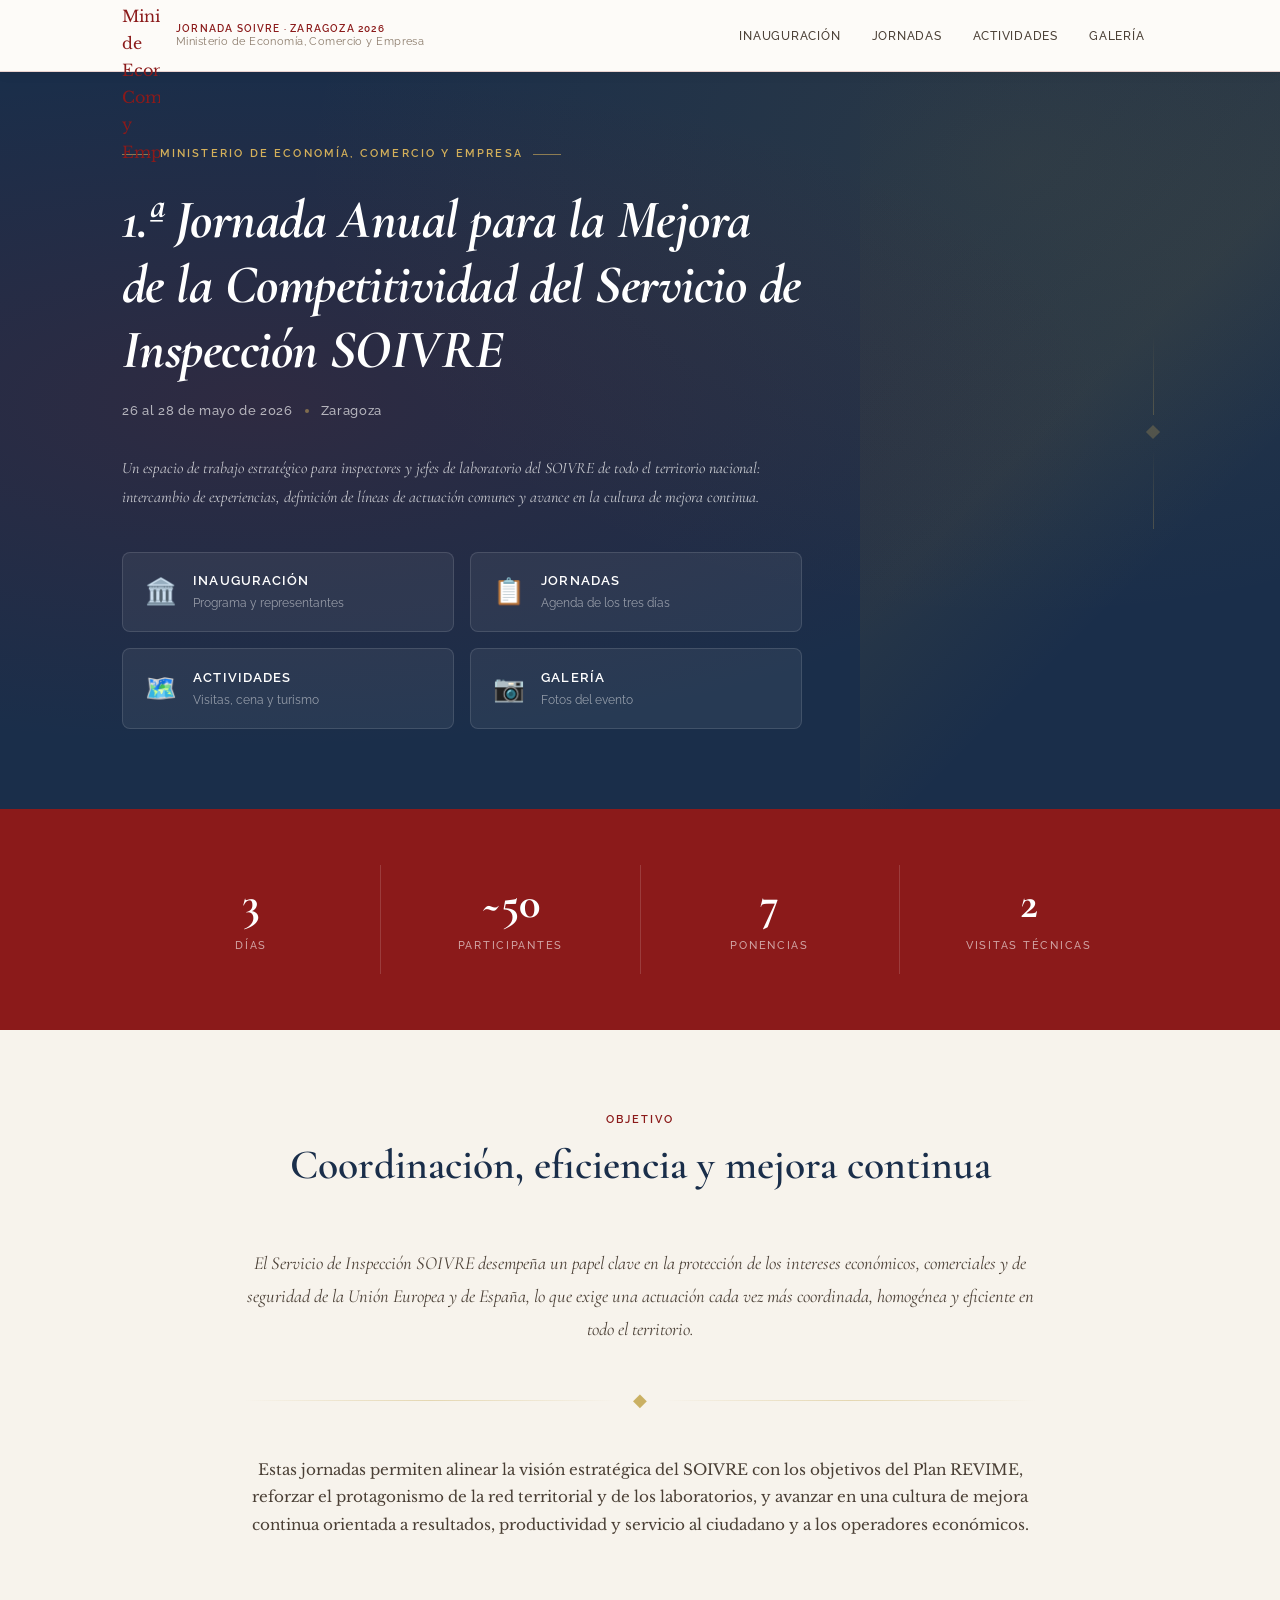
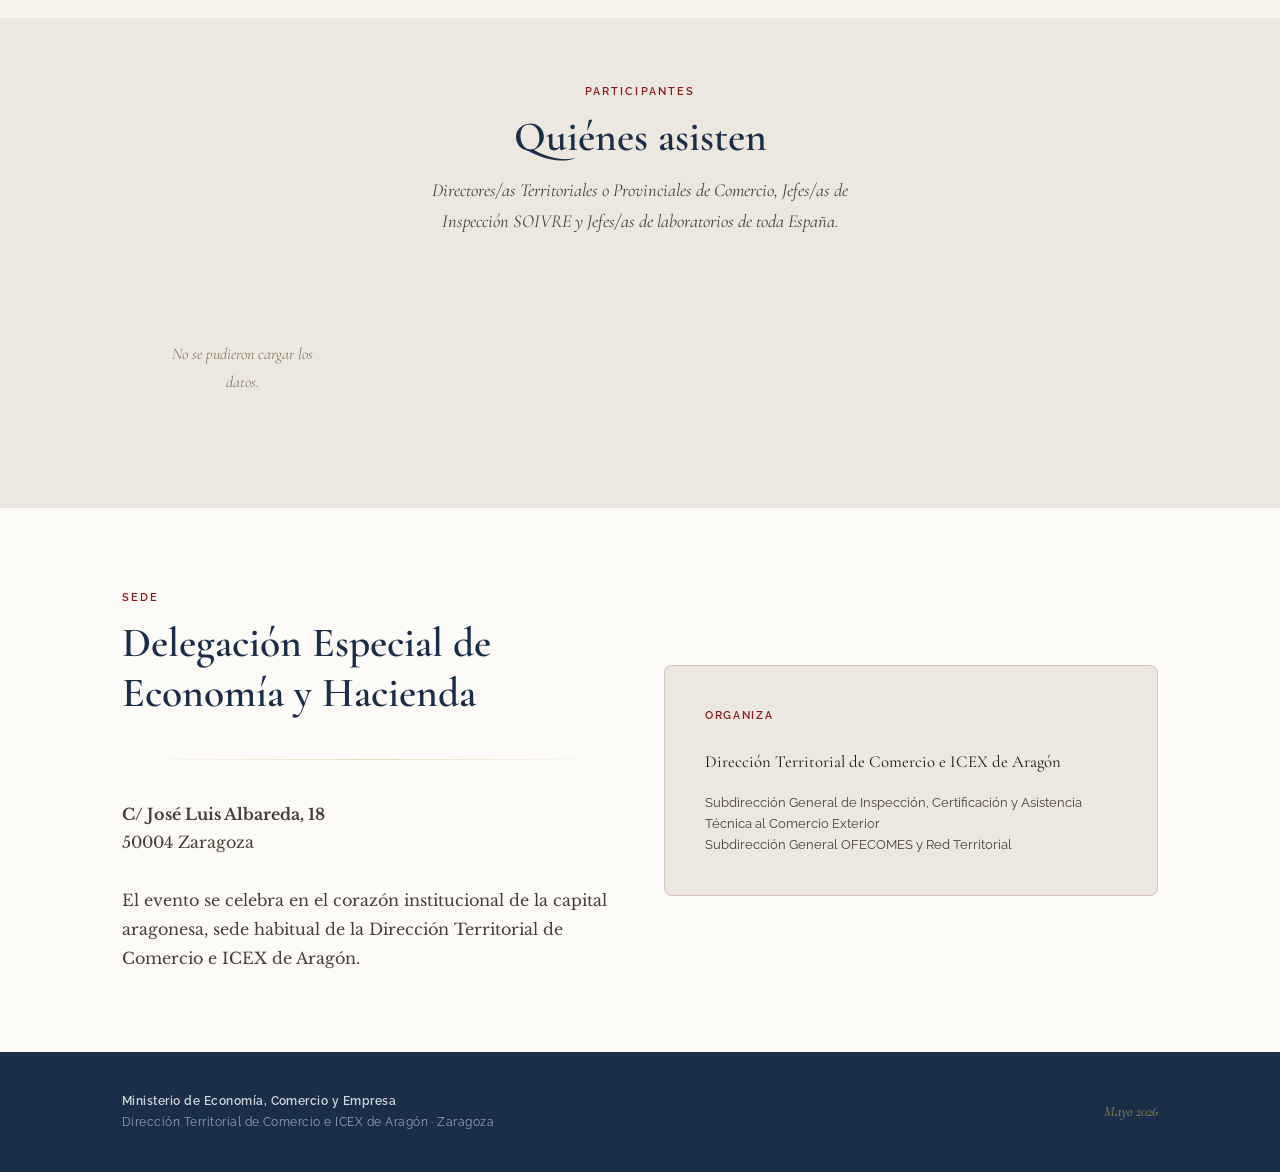
==== index.html @ cc2a602e "Update index.html" ====
<!DOCTYPE html>
<html lang="es">
<head>
  <meta charset="UTF-8">
  <meta name="viewport" content="width=device-width, initial-scale=1.0">
  <title>1ª Jornada SOIVRE Zaragoza 2026</title>
  <meta name="description" content="1ª Jornada Anual para la Mejora de la Competitividad del Servicio de Inspección SOIVRE. Zaragoza, 26 al 28 de mayo de 2026.">
  <link rel="stylesheet" href="css/style.css">
</head>
<body>

  <!-- ══ HEADER ══════════════════════════════════════════════ -->
  <header class="site-header">
    <div class="header-inner">
      <a href="index.html" class="header-marca">
        <!-- Escudo SVG inline (España / Ministerio) -->
        <img src="img/logos/logo-ministerio.jpg" class="header-escudo" alt="Gobierno de España. Ministerio de Economía, Comercio y Empresa.">
        <div class="header-texto">
          <span class="header-evento">Jornada SOIVRE · Zaragoza 2026</span>
          <span class="header-subtexto">Ministerio de Economía, Comercio y Empresa</span>
        </div>
      </a>

      <nav class="nav-principal" aria-label="Navegación principal">
        <a href="inauguracion.html" class="nav-link">Inauguración</a>
        <a href="jornadas.html"     class="nav-link">Jornadas</a>
        <a href="actividades.html"  class="nav-link">Actividades</a>
        <a href="galeria.html"      class="nav-link">Galería</a>
      </nav>

      <button class="nav-hamburguer" id="hamburguesa"
              aria-label="Abrir menú" aria-expanded="false">
        <span></span><span></span><span></span>
      </button>
    </div>
  </header>

  <!-- Menú móvil -->
  <nav class="nav-mobile" id="nav-mobile" aria-label="Menú móvil">
    <a href="inauguracion.html" class="nav-link">🏛️ Inauguración</a>
    <a href="jornadas.html"     class="nav-link">📋 Jornadas</a>
    <a href="actividades.html"  class="nav-link">🗺️ Actividades</a>
    <a href="galeria.html"      class="nav-link">📷 Galería</a>
  </nav>

  <!-- ══ HERO ════════════════════════════════════════════════ -->
  <section class="hero">
    <div class="hero-inner">
      <div class="hero-contenido">
        <div class="hero-etiqueta">Ministerio de Economía, Comercio y Empresa</div>

        <h1>1.ª Jornada Anual para la Mejora de la Competitividad del Servicio de Inspección SOIVRE</h1>

        <div class="hero-lugar">
          <span class="hero-fecha">26 al 28 de mayo de 2026</span>
          <span class="hero-sep"></span>
          <span class="hero-sede">Zaragoza</span>
        </div>

        <p class="hero-descripcion">
          Un espacio de trabajo estratégico para inspectores y jefes de laboratorio 
          del SOIVRE de todo el territorio nacional: intercambio de experiencias, 
          definición de líneas de actuación comunes y avance en la cultura de mejora continua.
        </p>

        <!-- Botones de acceso rápido -->
        <div class="accesos">
          <a href="inauguracion.html" class="acceso-btn">
            <span class="acceso-icono">🏛️</span>
            <div class="acceso-texto">
              <span class="acceso-nombre">Inauguración</span>
              <span class="acceso-desc">Programa y representantes</span>
            </div>
          </a>
          <a href="jornadas.html" class="acceso-btn">
            <span class="acceso-icono">📋</span>
            <div class="acceso-texto">
              <span class="acceso-nombre">Jornadas</span>
              <span class="acceso-desc">Agenda de los tres días</span>
            </div>
          </a>
          <a href="actividades.html" class="acceso-btn">
            <span class="acceso-icono">🗺️</span>
            <div class="acceso-texto">
              <span class="acceso-nombre">Actividades</span>
              <span class="acceso-desc">Visitas, cena y turismo</span>
            </div>
          </a>
          <a href="galeria.html" class="acceso-btn">
            <span class="acceso-icono">📷</span>
            <div class="acceso-texto">
              <span class="acceso-nombre">Galería</span>
              <span class="acceso-desc">Fotos del evento</span>
            </div>
          </a>
        </div>
      </div>

      <div class="hero-decoracion" aria-hidden="true">
        <div class="hero-decoracion-linea"></div>
        <div class="hero-decoracion-rombo"></div>
        <div class="hero-decoracion-linea"></div>
      </div>
    </div>
  </section>

  <!-- ══ CIFRAS ══════════════════════════════════════════════ -->
  <div class="cifras" aria-label="Cifras del evento">
    <div class="cifras-inner">
      <div class="cifra">
        <span class="cifra-numero">3</span>
        <span class="cifra-etiqueta">Días</span>
      </div>
      <div class="cifra">
        <span class="cifra-numero">~50</span>
        <span class="cifra-etiqueta">Participantes</span>
      </div>
      <div class="cifra">
        <span class="cifra-numero">7</span>
        <span class="cifra-etiqueta">Ponencias</span>
      </div>
      <div class="cifra">
        <span class="cifra-numero">2</span>
        <span class="cifra-etiqueta">Visitas técnicas</span>
      </div>
    </div>
  </div>

  <!-- ══ OBJETIVO ════════════════════════════════════════════ -->
  <section class="seccion">
    <div class="contenedor">
      <div class="seccion-header">
        <span class="label">Objetivo</span>
        <h2>Coordinación, eficiencia y mejora continua</h2>
      </div>

      <div style="max-width:72ch; margin:0 auto; text-align:center;">
        <p style="font-family:var(--fuente-titulo); font-style:italic; font-size:1.15rem; color:var(--texto-suave); line-height:1.8;">
          El Servicio de Inspección SOIVRE desempeña un papel clave en la protección 
          de los intereses económicos, comerciales y de seguridad de la Unión Europea 
          y de España, lo que exige una actuación cada vez más coordinada, homogénea 
          y eficiente en todo el territorio.
        </p>

        <div class="ornamento">
          <div class="ornamento-linea"></div>
          <span class="ornamento-simbolo">◆</span>
          <div class="ornamento-linea"></div>
        </div>

        <p style="color:var(--texto-suave); font-size:0.95rem; line-height:1.8;">
          Estas jornadas permiten alinear la visión estratégica del SOIVRE con los 
          objetivos del Plan REVIME, reforzar el protagonismo de la red territorial y 
          de los laboratorios, y avanzar en una cultura de mejora continua orientada 
          a resultados, productividad y servicio al ciudadano y a los operadores económicos.
        </p>
      </div>
    </div>
  </section>

  <!-- ══ PARTICIPANTES ═══════════════════════════════════════ -->
  <section class="asistentes-seccion" id="participantes">
    <div class="contenedor">
      <div class="seccion-header">
        <span class="label">Participantes</span>
        <h2>Quiénes asisten</h2>
        <p class="bajada">
          Directores/as Territoriales o Provinciales de Comercio, Jefes/as de Inspección SOIVRE 
          y Jefes/as de laboratorios de toda España.
        </p>
      </div>

      <div id="asistentes-grid" class="personas-grid">
        <!-- Cargado desde data/asistentes.json -->
      </div>
    </div>
  </section>

  <!-- ══ SEDE ════════════════════════════════════════════════ -->
  <section class="seccion seccion-alt">
    <div class="contenedor">
      <div style="display:grid; grid-template-columns:1fr 1fr; gap:3rem; align-items:center;">
        <div>
          <span class="label" style="display:block;margin-bottom:0.75rem;">Sede</span>
          <h2 style="color:var(--marino);">Delegación Especial de Economía y Hacienda</h2>
          <div class="ornamento"><div class="ornamento-linea"></div></div>
          <p style="font-size:1rem; color:var(--texto-suave); line-height:1.8;">
            <strong>C/ José Luis Albareda, 18</strong><br>
            50004 Zaragoza<br><br>
            El evento se celebra en el corazón institucional de la capital aragonesa, 
            sede habitual de la Dirección Territorial de Comercio e ICEX de Aragón.
          </p>
        </div>
        <div style="background:var(--crema-oscura); border-radius:var(--radio-lg); 
                    padding:2.5rem; border:1px solid var(--borde);">
          <div style="font-family:var(--fuente-ui); font-size:0.7rem; font-weight:600; 
                      letter-spacing:0.15em; text-transform:uppercase; color:var(--granate); 
                      margin-bottom:1.5rem;">Organiza</div>
          <p style="font-family:var(--fuente-titulo); font-size:1.05rem; color:var(--texto); 
                    line-height:1.6; margin-bottom:1rem;">
            Dirección Territorial de Comercio e ICEX de Aragón
          </p>
          <p style="font-family:var(--fuente-ui); font-size:0.82rem; color:var(--texto-suave); 
                    line-height:1.6;">
            Subdirección General de Inspección, Certificación y Asistencia Técnica al Comercio Exterior<br>
            Subdirección General OFECOMES y Red Territorial
          </p>
        </div>
      </div>
    </div>
  </section>

  <!-- ══ FOOTER ══════════════════════════════════════════════ -->
  <footer class="site-footer">
    <div class="footer-inner">
      <div class="footer-org">
        <strong>Ministerio de Economía, Comercio y Empresa</strong>
        Dirección Territorial de Comercio e ICEX de Aragón · Zaragoza
      </div>
      <div class="footer-fecha">Mayo 2026</div>
    </div>
  </footer>

  <script src="js/app.js"></script>
</body>
</html>
---- css/style.css ----
/* =============================================================
   JORNADA SOIVRE ZARAGOZA 2026 — Sistema de diseño
   Estética: editorial institucional español
   ============================================================= */

/* ── FUENTES ─────────────────────────────────────────────────── */
@import url('https://fonts.googleapis.com/css2?family=Libre+Baskerville:ital,wght@0,400;0,700;1,400&family=Cormorant+Garamond:ital,wght@0,400;0,600;0,700;1,400;1,600&family=Raleway:wght@300;400;500;600;700&display=swap');

/* ── VARIABLES ───────────────────────────────────────────────── */
:root {
  --granate:       #8B1A1A;
  --granate-oscuro:#5c1111;
  --granate-suave: #b8302a;
  --marino:        #1a2e4a;
  --marino-claro:  #2a4a72;
  --dorado:        #b8952a;
  --dorado-suave:  #d4b05a;
  --crema:         #f7f3ec;
  --crema-oscura:  #ede8df;
  --blanco:        #fdfbf8;
  --texto:         #1c1814;
  --texto-suave:   #4a3f35;
  --texto-muy-suave: #8a7a6a;
  --borde:         rgba(139, 26, 26, 0.18);
  --borde-dorado:  rgba(184, 149, 42, 0.30);
  --sombra:        0 2px 20px rgba(28, 24, 20, 0.08);
  --sombra-alta:   0 8px 40px rgba(28, 24, 20, 0.14);

  --fuente-titulo: 'Cormorant Garamond', Georgia, serif;
  --fuente-cuerpo: 'Libre Baskerville', Georgia, serif;
  --fuente-ui:     'Raleway', sans-serif;

  --radio:     4px;
  --radio-lg:  8px;
  --max-ancho: 1100px;
  --header-h:  72px;
}

/* ── RESET & BASE ────────────────────────────────────────────── */
*, *::before, *::after { box-sizing: border-box; margin: 0; padding: 0; }

html { scroll-behavior: smooth; font-size: 16px; }

body {
  background: var(--crema);
  color: var(--texto);
  font-family: var(--fuente-cuerpo);
  line-height: 1.7;
  -webkit-font-smoothing: antialiased;
}

img { max-width: 100%; display: block; }
a { color: var(--granate); text-decoration: none; }
a:hover { text-decoration: underline; text-underline-offset: 3px; }

/* ── TIPOGRAFÍA ──────────────────────────────────────────────── */
h1, h2, h3, h4 {
  font-family: var(--fuente-titulo);
  line-height: 1.2;
  color: var(--texto);
  font-weight: 600;
}

h1 { font-size: clamp(2.4rem, 5vw, 3.8rem); }
h2 { font-size: clamp(1.8rem, 3.5vw, 2.6rem); }
h3 { font-size: clamp(1.3rem, 2.5vw, 1.8rem); }
h4 { font-size: 1.15rem; }
p  { font-size: 1rem; margin-bottom: 1em; }
p:last-child { margin-bottom: 0; }

.label {
  font-family: var(--fuente-ui);
  font-size: 0.7rem;
  font-weight: 600;
  letter-spacing: 0.18em;
  text-transform: uppercase;
  color: var(--granate);
}

/* ── LAYOUT ──────────────────────────────────────────────────── */
.contenedor {
  max-width: var(--max-ancho);
  margin: 0 auto;
  padding: 0 2rem;
}

.seccion {
  padding: 5rem 0;
}

.seccion-alt {
  background: var(--blanco);
}

/* ── SEPARADOR ORNAMENTAL ────────────────────────────────────── */
.ornamento {
  display: flex;
  align-items: center;
  gap: 1rem;
  margin: 2.5rem 0;
}
.ornamento-linea {
  flex: 1;
  height: 1px;
  background: linear-gradient(90deg, transparent, var(--borde-dorado), transparent);
}
.ornamento-simbolo {
  color: var(--dorado);
  font-size: 1.1rem;
  opacity: 0.7;
}

/* ── ENCABEZADO DE SECCIÓN ───────────────────────────────────── */
.seccion-header {
  text-align: center;
  margin-bottom: 3.5rem;
}
.seccion-header .label {
  display: block;
  margin-bottom: 0.75rem;
}
.seccion-header h2 {
  color: var(--marino);
}
.seccion-header .bajada {
  font-family: var(--fuente-titulo);
  font-style: italic;
  font-size: 1.15rem;
  color: var(--texto-suave);
  margin-top: 0.75rem;
  max-width: 60ch;
  margin-left: auto;
  margin-right: auto;
}

/* ═══════════════════════════════════════════════════════════════
   HEADER / NAVEGACIÓN
═══════════════════════════════════════════════════════════════ */
.site-header {
  position: fixed;
  top: 0;
  left: 0;
  right: 0;
  z-index: 1000;
  height: var(--header-h);
  background: var(--blanco);
  border-bottom: 1px solid var(--borde);
  box-shadow: 0 1px 12px rgba(28,24,20,0.07);
}

.header-inner {
  max-width: var(--max-ancho);
  margin: 0 auto;
  padding: 0 2rem;
  height: 100%;
  display: flex;
  align-items: center;
  justify-content: space-between;
  gap: 1.5rem;
}

.header-marca {
  display: flex;
  align-items: center;
  gap: 1rem;
  text-decoration: none;
  flex-shrink: 0;
}

.header-escudo {
  width: 38px;
  height: auto;
}

.header-texto {
  display: flex;
  flex-direction: column;
  line-height: 1.2;
}

.header-evento {
  font-family: var(--fuente-ui);
  font-size: 0.62rem;
  font-weight: 600;
  letter-spacing: 0.12em;
  text-transform: uppercase;
  color: var(--granate);
}

.header-subtexto {
  font-family: var(--fuente-ui);
  font-size: 0.68rem;
  font-weight: 400;
  color: var(--texto-muy-suave);
  letter-spacing: 0.04em;
}

.nav-principal {
  display: flex;
  align-items: center;
  gap: 0.25rem;
}

.nav-link {
  font-family: var(--fuente-ui);
  font-size: 0.78rem;
  font-weight: 500;
  letter-spacing: 0.06em;
  text-transform: uppercase;
  color: var(--texto-suave);
  padding: 0.4rem 0.85rem;
  border-radius: var(--radio);
  text-decoration: none;
  transition: color 0.2s, background 0.2s;
  white-space: nowrap;
}

.nav-link:hover,
.nav-link.activo {
  color: var(--granate);
  background: rgba(139,26,26,0.06);
  text-decoration: none;
}

.nav-hamburguer {
  display: none;
  flex-direction: column;
  gap: 5px;
  cursor: pointer;
  padding: 0.5rem;
  background: none;
  border: none;
}
.nav-hamburguer span {
  display: block;
  width: 24px;
  height: 2px;
  background: var(--texto);
  transition: all 0.3s;
}

/* ─ Menú móvil ─ */
.nav-mobile {
  display: none;
  position: fixed;
  top: var(--header-h);
  left: 0; right: 0;
  background: var(--blanco);
  border-bottom: 1px solid var(--borde);
  padding: 1rem;
  flex-direction: column;
  gap: 0.25rem;
  z-index: 999;
  animation: slideDown 0.2s ease;
}
.nav-mobile.abierto { display: flex; }
.nav-mobile .nav-link {
  padding: 0.75rem 1rem;
  border-radius: var(--radio);
}

@keyframes slideDown {
  from { opacity: 0; transform: translateY(-10px); }
  to   { opacity: 1; transform: translateY(0); }
}

/* ═══════════════════════════════════════════════════════════════
   HERO (solo en index)
═══════════════════════════════════════════════════════════════ */
.hero {
  padding-top: calc(var(--header-h) + 4rem);
  padding-bottom: 5rem;
  background: var(--marino);
  position: relative;
  overflow: hidden;
}

/* Textura sutil de fondo */
.hero::before {
  content: '';
  position: absolute;
  inset: 0;
  background-image:
    radial-gradient(ellipse at 20% 50%, rgba(139,26,26,0.18) 0%, transparent 60%),
    radial-gradient(ellipse at 80% 20%, rgba(184,149,42,0.10) 0%, transparent 50%);
  pointer-events: none;
}

/* Líneas decorativas heráldicase */
.hero::after {
  content: '';
  position: absolute;
  top: 0; right: 0;
  width: 420px; height: 100%;
  background: linear-gradient(135deg,
    transparent 0%,
    rgba(184,149,42,0.04) 30%,
    rgba(184,149,42,0.08) 50%,
    transparent 70%
  );
  pointer-events: none;
}

.hero-inner {
  position: relative;
  z-index: 1;
  max-width: var(--max-ancho);
  margin: 0 auto;
  padding: 0 2rem;
  display: grid;
  grid-template-columns: 1fr auto;
  gap: 3rem;
  align-items: center;
}

.hero-contenido { max-width: 680px; }

.hero-etiqueta {
  display: inline-flex;
  align-items: center;
  gap: 0.6rem;
  font-family: var(--fuente-ui);
  font-size: 0.68rem;
  font-weight: 600;
  letter-spacing: 0.2em;
  text-transform: uppercase;
  color: var(--dorado-suave);
  margin-bottom: 1.5rem;
}
.hero-etiqueta::before,
.hero-etiqueta::after {
  content: '';
  display: block;
  width: 28px;
  height: 1px;
  background: var(--dorado-suave);
  opacity: 0.6;
}

.hero h1 {
  color: #fff;
  font-size: clamp(2rem, 4.5vw, 3.4rem);
  font-weight: 700;
  letter-spacing: -0.01em;
  margin-bottom: 1rem;
  font-style: italic;
}

.hero-lugar {
  display: flex;
  align-items: center;
  gap: 0.75rem;
  margin-bottom: 2rem;
  flex-wrap: wrap;
}

.hero-fecha,
.hero-sede {
  font-family: var(--fuente-ui);
  font-size: 0.82rem;
  font-weight: 500;
  letter-spacing: 0.05em;
  color: rgba(255,255,255,0.65);
}

.hero-sep {
  width: 4px;
  height: 4px;
  border-radius: 50%;
  background: var(--dorado-suave);
  opacity: 0.5;
}

.hero-descripcion {
  color: rgba(255,255,255,0.75);
  font-size: 1rem;
  line-height: 1.8;
  margin-bottom: 2.5rem;
  font-family: var(--fuente-titulo);
  font-style: italic;
}

/* Decoración lateral del hero */
.hero-decoracion {
  display: flex;
  flex-direction: column;
  align-items: center;
  gap: 0.75rem;
  opacity: 0.25;
}
.hero-decoracion-linea {
  width: 1px;
  height: 80px;
  background: linear-gradient(to bottom, transparent, var(--dorado-suave));
}
.hero-decoracion-rombo {
  width: 10px;
  height: 10px;
  background: var(--dorado-suave);
  transform: rotate(45deg);
}

/* ── BOTONES DE ACCESO RÁPIDO (Home) ─────────────────────────── */
.accesos {
  display: grid;
  grid-template-columns: repeat(2, 1fr);
  gap: 1rem;
  margin-top: 0;
}

.acceso-btn {
  display: flex;
  align-items: center;
  gap: 1rem;
  padding: 1.1rem 1.4rem;
  background: rgba(255,255,255,0.06);
  border: 1px solid rgba(255,255,255,0.12);
  border-radius: var(--radio-lg);
  text-decoration: none;
  transition: background 0.25s, border-color 0.25s, transform 0.2s;
  cursor: pointer;
}

.acceso-btn:hover {
  background: rgba(255,255,255,0.11);
  border-color: rgba(184,149,42,0.4);
  transform: translateY(-2px);
  text-decoration: none;
}

.acceso-icono {
  font-size: 1.6rem;
  flex-shrink: 0;
  line-height: 1;
}

.acceso-texto { display: flex; flex-direction: column; }

.acceso-nombre {
  font-family: var(--fuente-ui);
  font-size: 0.82rem;
  font-weight: 600;
  letter-spacing: 0.08em;
  text-transform: uppercase;
  color: #fff;
}

.acceso-desc {
  font-family: var(--fuente-ui);
  font-size: 0.72rem;
  color: rgba(255,255,255,0.5);
  margin-top: 0.1rem;
}

/* ── CIFRAS ──────────────────────────────────────────────────── */
.cifras {
  padding: 3.5rem 0;
  background: var(--granate);
}

.cifras-inner {
  max-width: var(--max-ancho);
  margin: 0 auto;
  padding: 0 2rem;
  display: flex;
  justify-content: center;
  gap: 0;
  flex-wrap: wrap;
}

.cifra {
  padding: 1rem 3rem;
  text-align: center;
  border-right: 1px solid rgba(255,255,255,0.15);
  flex: 1;
  min-width: 160px;
}
.cifra:last-child { border-right: none; }

.cifra-numero {
  display: block;
  font-family: var(--fuente-titulo);
  font-size: 2.8rem;
  font-weight: 700;
  color: #fff;
  line-height: 1;
  margin-bottom: 0.3rem;
}

.cifra-etiqueta {
  font-family: var(--fuente-ui);
  font-size: 0.68rem;
  font-weight: 500;
  letter-spacing: 0.16em;
  text-transform: uppercase;
  color: rgba(255,255,255,0.6);
}

/* ═══════════════════════════════════════════════════════════════
   PAGE HERO (subpáginas)
═══════════════════════════════════════════════════════════════ */
.page-hero {
  padding-top: calc(var(--header-h) + 3rem);
  padding-bottom: 3rem;
  background: var(--marino);
  position: relative;
  overflow: hidden;
}

.page-hero::before {
  content: '';
  position: absolute;
  inset: 0;
  background: radial-gradient(ellipse at 15% 50%, rgba(139,26,26,0.15) 0%, transparent 60%);
  pointer-events: none;
}

.page-hero-inner {
  position: relative;
  z-index: 1;
  max-width: var(--max-ancho);
  margin: 0 auto;
  padding: 0 2rem;
}

.page-hero .label { color: var(--dorado-suave); margin-bottom: 0.6rem; display: block; }
.page-hero h1 {
  color: #fff;
  font-size: clamp(1.8rem, 4vw, 3rem);
  font-style: italic;
  margin-bottom: 0.75rem;
}
.page-hero-desc {
  color: rgba(255,255,255,0.65);
  font-family: var(--fuente-titulo);
  font-style: italic;
  font-size: 1.05rem;
  max-width: 65ch;
}

/* Breadcrumb */
.breadcrumb {
  display: flex;
  align-items: center;
  gap: 0.5rem;
  font-family: var(--fuente-ui);
  font-size: 0.72rem;
  color: rgba(255,255,255,0.45);
  margin-bottom: 1.5rem;
  letter-spacing: 0.04em;
}
.breadcrumb a { color: rgba(255,255,255,0.5); text-decoration: none; }
.breadcrumb a:hover { color: rgba(255,255,255,0.85); }
.breadcrumb-sep { opacity: 0.4; }

/* ═══════════════════════════════════════════════════════════════
   TARJETAS DE PERSONAS (representantes, asistentes)
═══════════════════════════════════════════════════════════════ */
.personas-grid {
  display: grid;
  grid-template-columns: repeat(auto-fill, minmax(240px, 1fr));
  gap: 1.5rem;
}

.persona-card {
  background: var(--blanco);
  border: 1px solid var(--borde);
  border-radius: var(--radio-lg);
  padding: 1.5rem;
  display: flex;
  flex-direction: column;
  align-items: center;
  text-align: center;
  transition: box-shadow 0.25s, transform 0.25s;
}

.persona-card:hover {
  box-shadow: var(--sombra-alta);
  transform: translateY(-3px);
}

.persona-avatar {
  width: 80px;
  height: 80px;
  border-radius: 50%;
  object-fit: cover;
  border: 2px solid var(--borde-dorado);
  margin-bottom: 1rem;
}

.persona-avatar-placeholder {
  width: 80px;
  height: 80px;
  border-radius: 50%;
  background: linear-gradient(135deg, var(--marino), var(--marino-claro));
  border: 2px solid var(--borde-dorado);
  display: flex;
  align-items: center;
  justify-content: center;
  margin-bottom: 1rem;
  font-family: var(--fuente-titulo);
  font-size: 1.6rem;
  font-weight: 600;
  color: rgba(255,255,255,0.7);
}

.persona-nombre {
  font-family: var(--fuente-titulo);
  font-size: 1.05rem;
  font-weight: 600;
  color: var(--texto);
  margin-bottom: 0.25rem;
}

.persona-cargo {
  font-family: var(--fuente-ui);
  font-size: 0.75rem;
  color: var(--texto-suave);
  line-height: 1.4;
  margin-bottom: 0.25rem;
}

.persona-organismo {
  font-family: var(--fuente-ui);
  font-size: 0.68rem;
  font-weight: 600;
  letter-spacing: 0.06em;
  text-transform: uppercase;
  color: var(--granate);
  margin-top: 0.25rem;
}

/* ═══════════════════════════════════════════════════════════════
   CRONOGRAMA / AGENDA
═══════════════════════════════════════════════════════════════ */
.agenda-tabs {
  display: flex;
  gap: 0.25rem;
  margin-bottom: 2.5rem;
  border-bottom: 2px solid var(--crema-oscura);
  overflow-x: auto;
  scrollbar-width: none;
}
.agenda-tabs::-webkit-scrollbar { display: none; }

.agenda-tab {
  font-family: var(--fuente-ui);
  font-size: 0.8rem;
  font-weight: 600;
  letter-spacing: 0.06em;
  text-transform: uppercase;
  color: var(--texto-muy-suave);
  padding: 0.75rem 1.5rem;
  border: none;
  background: none;
  cursor: pointer;
  position: relative;
  white-space: nowrap;
  transition: color 0.2s;
}

.agenda-tab::after {
  content: '';
  position: absolute;
  bottom: -2px;
  left: 0; right: 0;
  height: 2px;
  background: var(--granate);
  transform: scaleX(0);
  transition: transform 0.25s;
}

.agenda-tab:hover { color: var(--granate); }
.agenda-tab.activo { color: var(--granate); }
.agenda-tab.activo::after { transform: scaleX(1); }

.agenda-panel { display: none; }
.agenda-panel.activo { display: block; }

.agenda-items { display: flex; flex-direction: column; gap: 0; }

.agenda-item {
  display: grid;
  grid-template-columns: 90px 1fr;
  gap: 0 1.5rem;
  padding: 1.25rem 0;
  border-bottom: 1px solid var(--crema-oscura);
  position: relative;
}

.agenda-item:last-child { border-bottom: none; }

.agenda-hora {
  font-family: var(--fuente-ui);
  font-size: 0.82rem;
  font-weight: 600;
  color: var(--granate);
  padding-top: 0.1rem;
  letter-spacing: 0.04em;
  text-align: right;
  white-space: nowrap;
}

.agenda-contenido {}

.agenda-tipo {
  font-family: var(--fuente-ui);
  font-size: 0.65rem;
  font-weight: 600;
  letter-spacing: 0.15em;
  text-transform: uppercase;
  color: var(--texto-muy-suave);
  margin-bottom: 0.3rem;
}

.agenda-titulo {
  font-family: var(--fuente-titulo);
  font-size: 1.05rem;
  font-weight: 600;
  color: var(--texto);
  margin-bottom: 0.25rem;
  line-height: 1.35;
}

.agenda-ponente {
  font-family: var(--fuente-ui);
  font-size: 0.8rem;
  color: var(--texto-suave);
}

.agenda-ponente strong {
  font-weight: 600;
  color: var(--marino);
}

/* Badge "Por confirmar" */
.badge-pendiente {
  display: inline-flex;
  align-items: center;
  gap: 0.35rem;
  font-family: var(--fuente-ui);
  font-size: 0.62rem;
  font-weight: 600;
  letter-spacing: 0.1em;
  text-transform: uppercase;
  color: var(--dorado);
  background: rgba(184,149,42,0.1);
  border: 1px solid rgba(184,149,42,0.25);
  padding: 0.2rem 0.55rem;
  border-radius: 20px;
  margin-top: 0.4rem;
}

.badge-pendiente::before { content: '◐'; font-size: 0.6rem; }

/* Acto especial (cóctel, etc.) */
.agenda-item.tipo-acto .agenda-titulo {
  color: var(--granate);
  font-style: italic;
}

/* ═══════════════════════════════════════════════════════════════
   TARJETAS DE ACTIVIDADES
═══════════════════════════════════════════════════════════════ */
.actividades-grid {
  display: grid;
  grid-template-columns: repeat(auto-fill, minmax(320px, 1fr));
  gap: 1.5rem;
}

.actividad-card {
  background: var(--blanco);
  border: 1px solid var(--borde);
  border-radius: var(--radio-lg);
  overflow: hidden;
  transition: box-shadow 0.25s;
}

.actividad-card:hover { box-shadow: var(--sombra-alta); }

.actividad-cabecera {
  padding: 1.5rem 1.75rem 1.25rem;
  border-bottom: 1px solid var(--crema-oscura);
  display: flex;
  align-items: flex-start;
  gap: 1rem;
}

.actividad-icono {
  font-size: 2rem;
  line-height: 1;
  flex-shrink: 0;
}

.actividad-meta {}

.actividad-meta .label { margin-bottom: 0.25rem; }

.actividad-titulo {
  font-family: var(--fuente-titulo);
  font-size: 1.2rem;
  font-weight: 600;
  color: var(--texto);
  line-height: 1.25;
}

.actividad-cuando {
  font-family: var(--fuente-ui);
  font-size: 0.78rem;
  color: var(--texto-suave);
  margin-top: 0.3rem;
  display: flex;
  align-items: center;
  gap: 0.4rem;
}

.actividad-cuerpo {
  padding: 1.25rem 1.75rem 1.5rem;
  font-size: 0.9rem;
  color: var(--texto-suave);
  line-height: 1.7;
}

/* Tabla de programa (ZLC/PLAZA) */
.programa-tabla {
  width: 100%;
  border-collapse: collapse;
  font-size: 0.85rem;
  margin-top: 1rem;
}

.programa-tabla th {
  font-family: var(--fuente-ui);
  font-size: 0.65rem;
  font-weight: 600;
  letter-spacing: 0.12em;
  text-transform: uppercase;
  color: var(--texto-muy-suave);
  padding: 0.5rem 0.75rem;
  border-bottom: 2px solid var(--crema-oscura);
  text-align: left;
}

.programa-tabla td {
  padding: 0.65rem 0.75rem;
  border-bottom: 1px solid var(--crema-oscura);
  vertical-align: top;
  color: var(--texto-suave);
  font-family: var(--fuente-ui);
  font-size: 0.82rem;
}

.programa-tabla tr:last-child td { border-bottom: none; }

.prog-hora {
  font-weight: 600;
  color: var(--granate);
  white-space: nowrap;
}

.prog-actividad { font-weight: 500; color: var(--texto); }

.prog-responsable {
  font-size: 0.78rem;
  color: var(--texto-muy-suave);
  font-style: italic;
}

/* ═══════════════════════════════════════════════════════════════
   GALERÍA
═══════════════════════════════════════════════════════════════ */
.galeria-filtros {
  display: flex;
  gap: 0.5rem;
  flex-wrap: wrap;
  margin-bottom: 2rem;
}

.filtro-btn {
  font-family: var(--fuente-ui);
  font-size: 0.75rem;
  font-weight: 600;
  letter-spacing: 0.08em;
  text-transform: uppercase;
  padding: 0.5rem 1.1rem;
  border: 1px solid var(--borde);
  background: var(--blanco);
  border-radius: 20px;
  cursor: pointer;
  color: var(--texto-suave);
  transition: all 0.2s;
}

.filtro-btn:hover,
.filtro-btn.activo {
  background: var(--granate);
  border-color: var(--granate);
  color: #fff;
}

.galeria-grid {
  display: grid;
  grid-template-columns: repeat(auto-fill, minmax(220px, 1fr));
  gap: 1rem;
}

.galeria-item {
  border-radius: var(--radio);
  overflow: hidden;
  cursor: pointer;
  position: relative;
  aspect-ratio: 4/3;
  background: var(--crema-oscura);
  transition: transform 0.25s, box-shadow 0.25s;
}

.galeria-item:hover {
  transform: scale(1.02);
  box-shadow: var(--sombra-alta);
}

.galeria-item img {
  width: 100%;
  height: 100%;
  object-fit: cover;
  transition: opacity 0.25s;
}

.galeria-item:hover img { opacity: 0.9; }

.galeria-overlay {
  position: absolute;
  inset: 0;
  background: linear-gradient(to top, rgba(26,46,74,0.7) 0%, transparent 50%);
  opacity: 0;
  transition: opacity 0.25s;
  display: flex;
  align-items: flex-end;
  padding: 0.75rem;
}
.galeria-item:hover .galeria-overlay { opacity: 1; }

.galeria-pie {
  font-family: var(--fuente-ui);
  font-size: 0.72rem;
  color: rgba(255,255,255,0.9);
  line-height: 1.35;
}

/* Estado vacío de galería */
.galeria-vacia {
  grid-column: 1 / -1;
  text-align: center;
  padding: 5rem 2rem;
  color: var(--texto-muy-suave);
}

.galeria-vacia-icono { font-size: 3rem; margin-bottom: 1rem; opacity: 0.4; }

.galeria-vacia-txt {
  font-family: var(--fuente-titulo);
  font-style: italic;
  font-size: 1.1rem;
}

/* ── LIGHTBOX ─────────────────────────────────────────────────── */
.lightbox {
  display: none;
  position: fixed;
  inset: 0;
  z-index: 9999;
  background: rgba(26,24,20,0.94);
  align-items: center;
  justify-content: center;
  padding: 2rem;
  animation: fadeIn 0.2s ease;
}

.lightbox.abierto { display: flex; }

.lightbox-img {
  max-width: 100%;
  max-height: 85vh;
  object-fit: contain;
  border-radius: var(--radio);
}

.lightbox-cerrar {
  position: absolute;
  top: 1.5rem;
  right: 1.5rem;
  background: none;
  border: none;
  color: rgba(255,255,255,0.7);
  font-size: 2rem;
  cursor: pointer;
  line-height: 1;
  transition: color 0.2s;
}

.lightbox-cerrar:hover { color: #fff; }

.lightbox-pie {
  position: absolute;
  bottom: 2rem;
  left: 50%;
  transform: translateX(-50%);
  font-family: var(--fuente-titulo);
  font-style: italic;
  color: rgba(255,255,255,0.6);
  font-size: 0.9rem;
  text-align: center;
  max-width: 60ch;
}

@keyframes fadeIn {
  from { opacity: 0; }
  to   { opacity: 1; }
}

/* ═══════════════════════════════════════════════════════════════
   FOOTER
═══════════════════════════════════════════════════════════════ */
.site-footer {
  background: var(--marino);
  color: rgba(255,255,255,0.55);
  padding: 2.5rem 0;
  margin-top: 0;
}

.footer-inner {
  max-width: var(--max-ancho);
  margin: 0 auto;
  padding: 0 2rem;
  display: flex;
  justify-content: space-between;
  align-items: center;
  gap: 2rem;
  flex-wrap: wrap;
}

.footer-org {
  font-family: var(--fuente-ui);
  font-size: 0.75rem;
  letter-spacing: 0.04em;
  line-height: 1.6;
}

.footer-org strong {
  display: block;
  color: rgba(255,255,255,0.8);
  font-weight: 600;
  margin-bottom: 0.1rem;
}

.footer-fecha {
  font-family: var(--fuente-titulo);
  font-style: italic;
  font-size: 0.9rem;
  color: var(--dorado-suave);
  opacity: 0.7;
  text-align: right;
}

/* ═══════════════════════════════════════════════════════════════
   PANEL VACÍO (lista de asistentes cuando aún no hay datos)
═══════════════════════════════════════════════════════════════ */
.vacio-panel {
  text-align: center;
  padding: 3rem;
  color: var(--texto-muy-suave);
  font-family: var(--fuente-titulo);
  font-style: italic;
}

/* ═══════════════════════════════════════════════════════════════
   ESTADOS DE CARGA
═══════════════════════════════════════════════════════════════ */
.cargando {
  display: flex;
  justify-content: center;
  align-items: center;
  padding: 3rem;
  gap: 0.5rem;
}

.cargando span {
  width: 8px; height: 8px;
  background: var(--granate);
  border-radius: 50%;
  animation: pulse 1.2s ease-in-out infinite;
  opacity: 0.3;
}
.cargando span:nth-child(2) { animation-delay: 0.2s; }
.cargando span:nth-child(3) { animation-delay: 0.4s; }

@keyframes pulse {
  0%, 80%, 100% { opacity: 0.3; transform: scale(0.8); }
  40%           { opacity: 1;   transform: scale(1.1); }
}

/* ═══════════════════════════════════════════════════════════════
   ASISTENTES — grid expandible
═══════════════════════════════════════════════════════════════ */
.asistentes-seccion {
  padding: 4rem 0;
  background: var(--crema-oscura);
}

.asistentes-contador {
  text-align: center;
  margin-bottom: 2.5rem;
}

.asistentes-contador .cifra-numero {
  color: var(--granate);
}

/* ═══════════════════════════════════════════════════════════════
   RESPONSIVE
═══════════════════════════════════════════════════════════════ */
@media (max-width: 768px) {
  :root { --header-h: 60px; }

  .nav-principal { display: none; }
  .nav-hamburguer { display: flex; }

  .hero-inner {
    grid-template-columns: 1fr;
  }
  .hero-decoracion { display: none; }

  .accesos {
    grid-template-columns: 1fr;
    gap: 0.75rem;
  }

  .cifras-inner {
    flex-direction: column;
    gap: 0;
  }

  .cifra {
    border-right: none;
    border-bottom: 1px solid rgba(255,255,255,0.15);
    padding: 1.25rem 2rem;
  }
  .cifra:last-child { border-bottom: none; }

  .agenda-item {
    grid-template-columns: 70px 1fr;
    gap: 0 1rem;
  }

  .agenda-hora { text-align: left; }

  .actividades-grid { grid-template-columns: 1fr; }

  .personas-grid {
    grid-template-columns: repeat(auto-fill, minmax(160px, 1fr));
    gap: 1rem;
  }

  .footer-inner { flex-direction: column; text-align: center; }
  .footer-fecha { text-align: center; }

  .programa-tabla { font-size: 0.78rem; }
  .programa-tabla td, .programa-tabla th { padding: 0.5rem 0.5rem; }
}

@media (max-width: 480px) {
  .contenedor { padding: 0 1.25rem; }
  .seccion { padding: 3.5rem 0; }

  .galeria-grid {
    grid-template-columns: repeat(2, 1fr);
    gap: 0.5rem;
  }
}
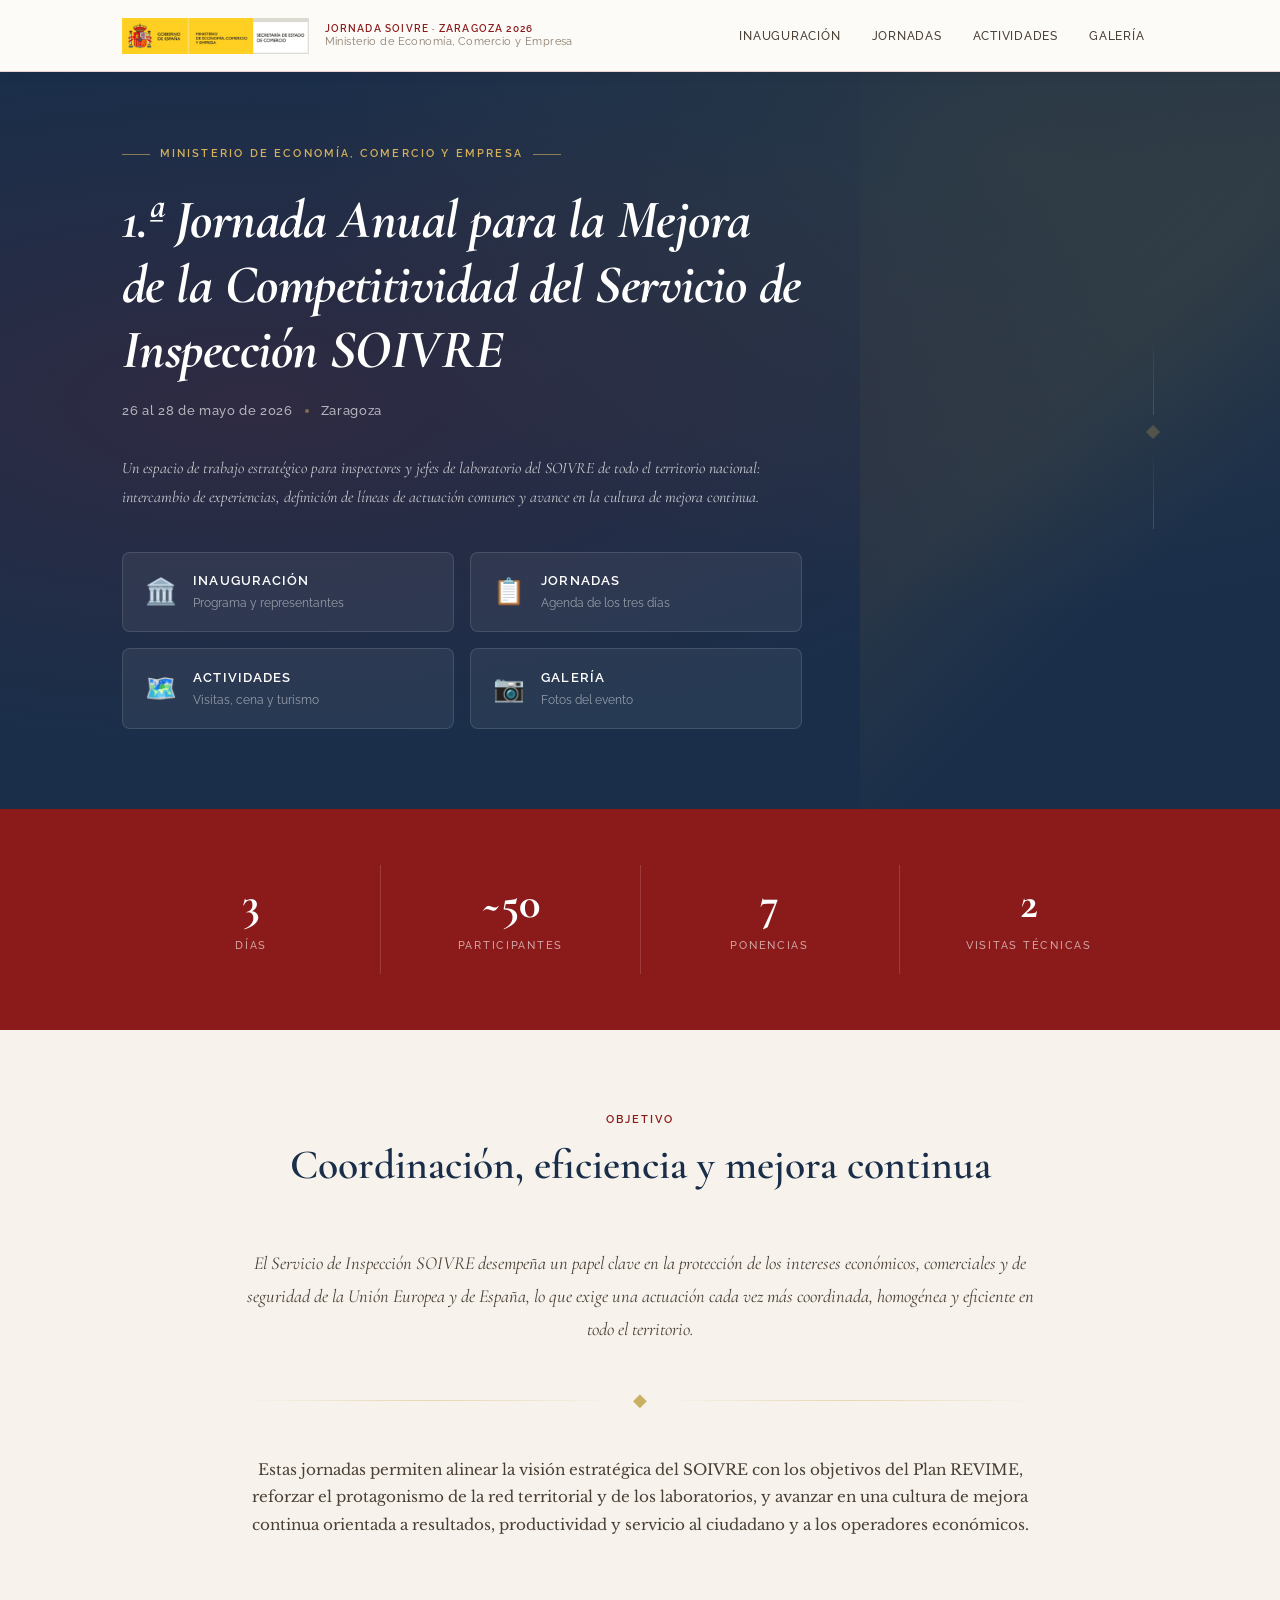
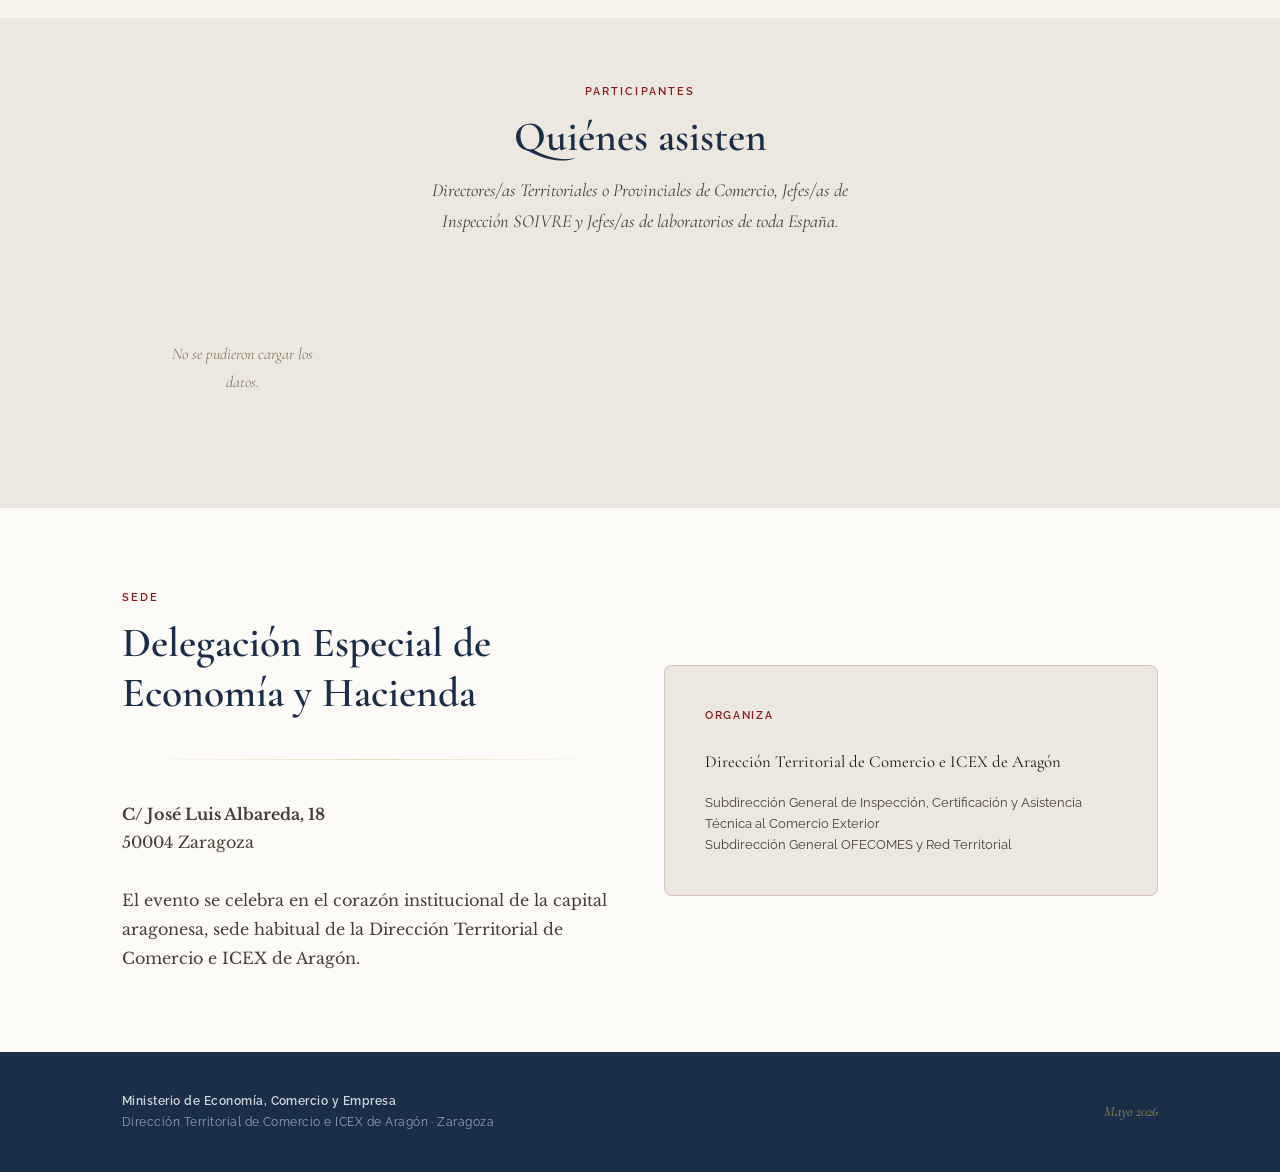
==== commit 4c0ffc25: "Update index.html" ====
--- a/index.html
+++ b/index.html
@@ -14,7 +14,7 @@
     <div class="header-inner">
       <a href="index.html" class="header-marca">
         <!-- Escudo SVG inline (España / Ministerio) -->
-        <img src="img/logos/logo-ministerio.jpg" class="header-escudo" alt="Gobierno de España. Ministerio de Economía, Comercio y Empresa.">
+        <img src="logo-ministerio.jpg" class="header-escudo" alt="Gobierno de España. Ministerio de Economía, Comercio y Empresa.">
         <div class="header-texto">
           <span class="header-evento">Jornada SOIVRE · Zaragoza 2026</span>
           <span class="header-subtexto">Ministerio de Economía, Comercio y Empresa</span>
--- a/css/style.css
+++ b/css/style.css
@@ -168,8 +168,9 @@
 }
 
 .header-escudo {
-  width: 38px;
-  height: auto;
+  height: 36px;
+  width: auto;
+  max-width: 220px;
 }
 
 .header-texto {
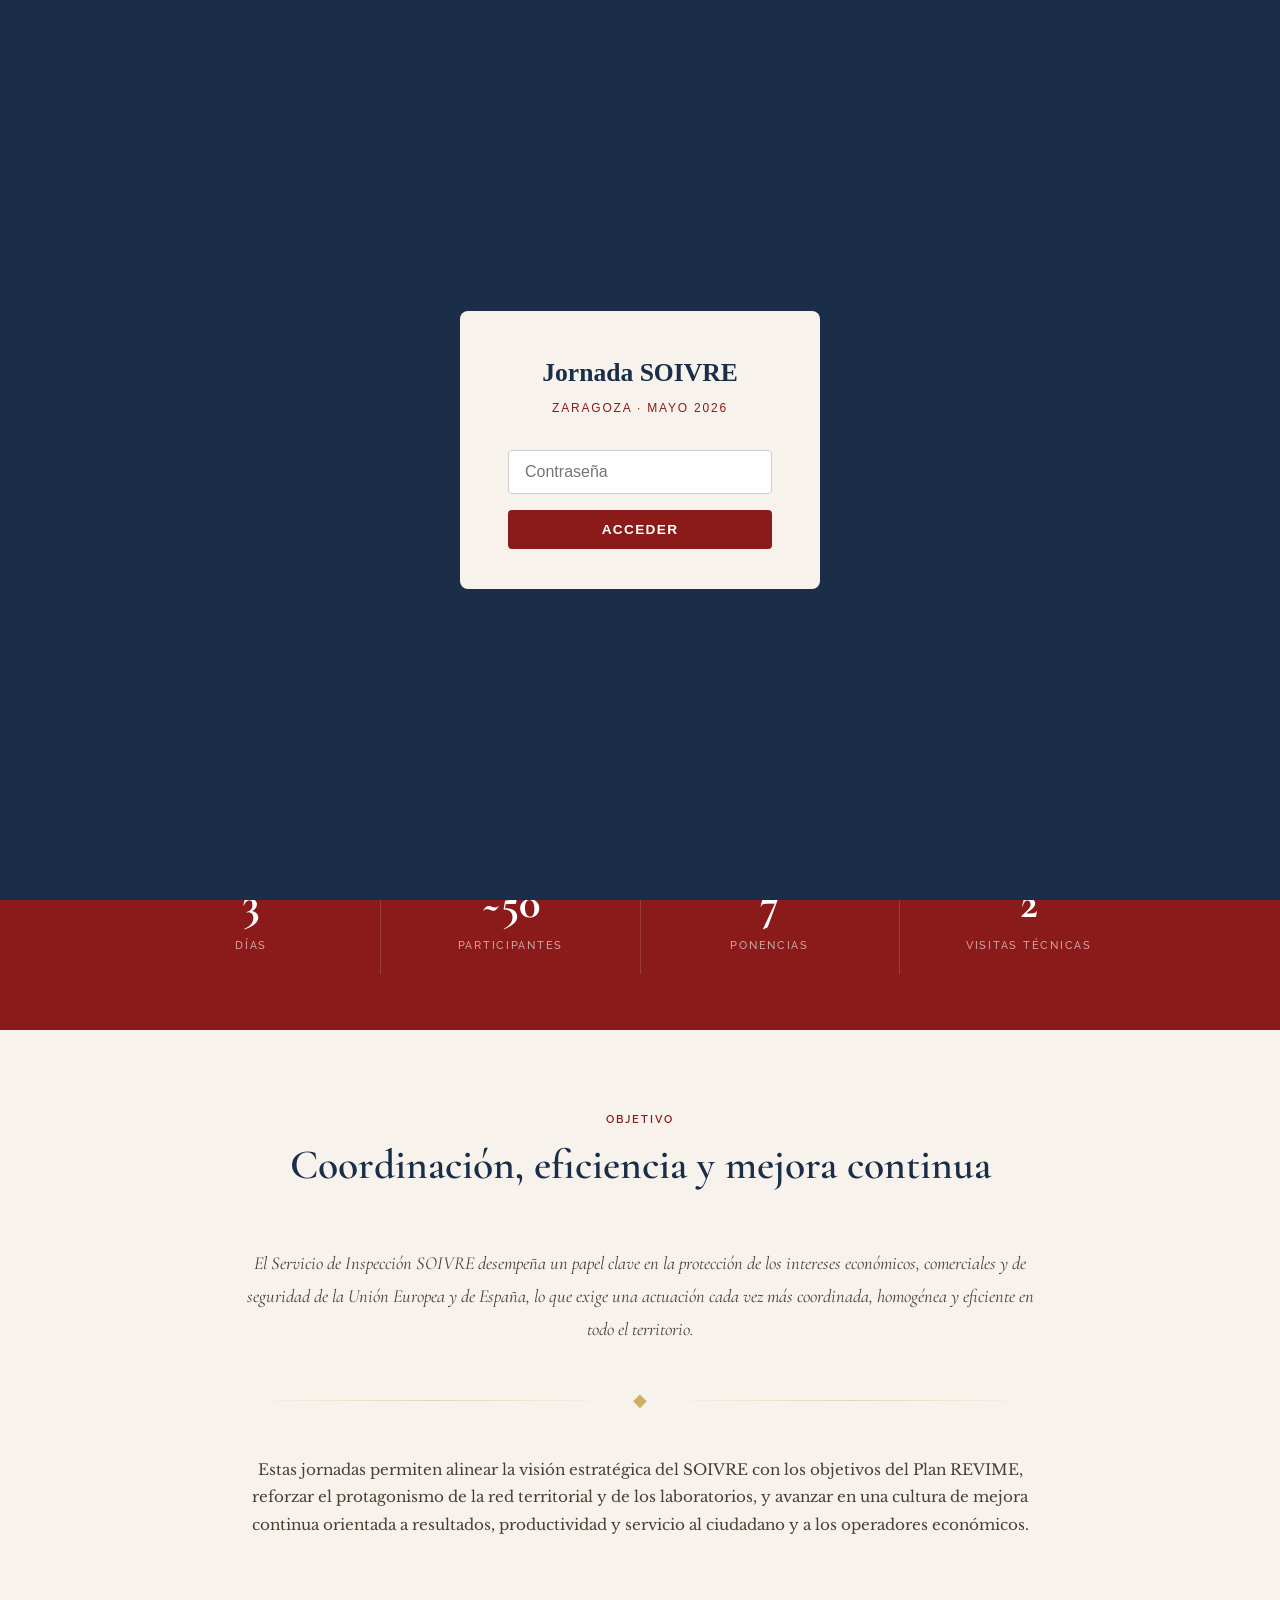
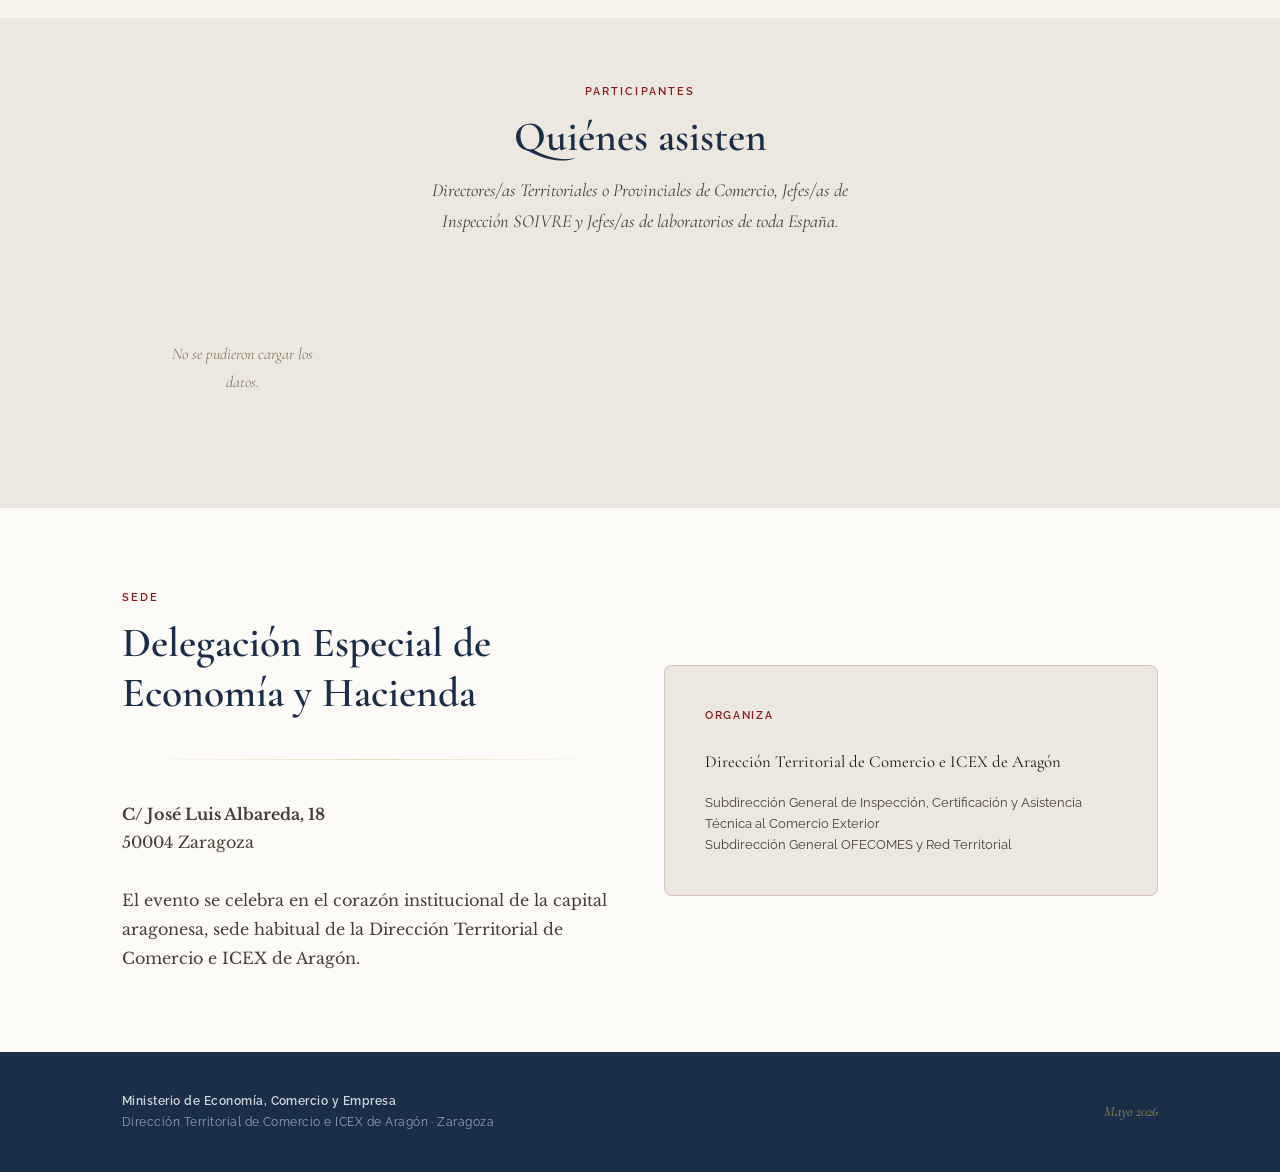
==== commit cdbe8ca2: "Update index.html" ====
--- a/index.html
+++ b/index.html
@@ -221,6 +221,7 @@
     </div>
   </footer>
 
+  <script src="js/login.js"></script>
   <script src="js/app.js"></script>
 </body>
 </html>
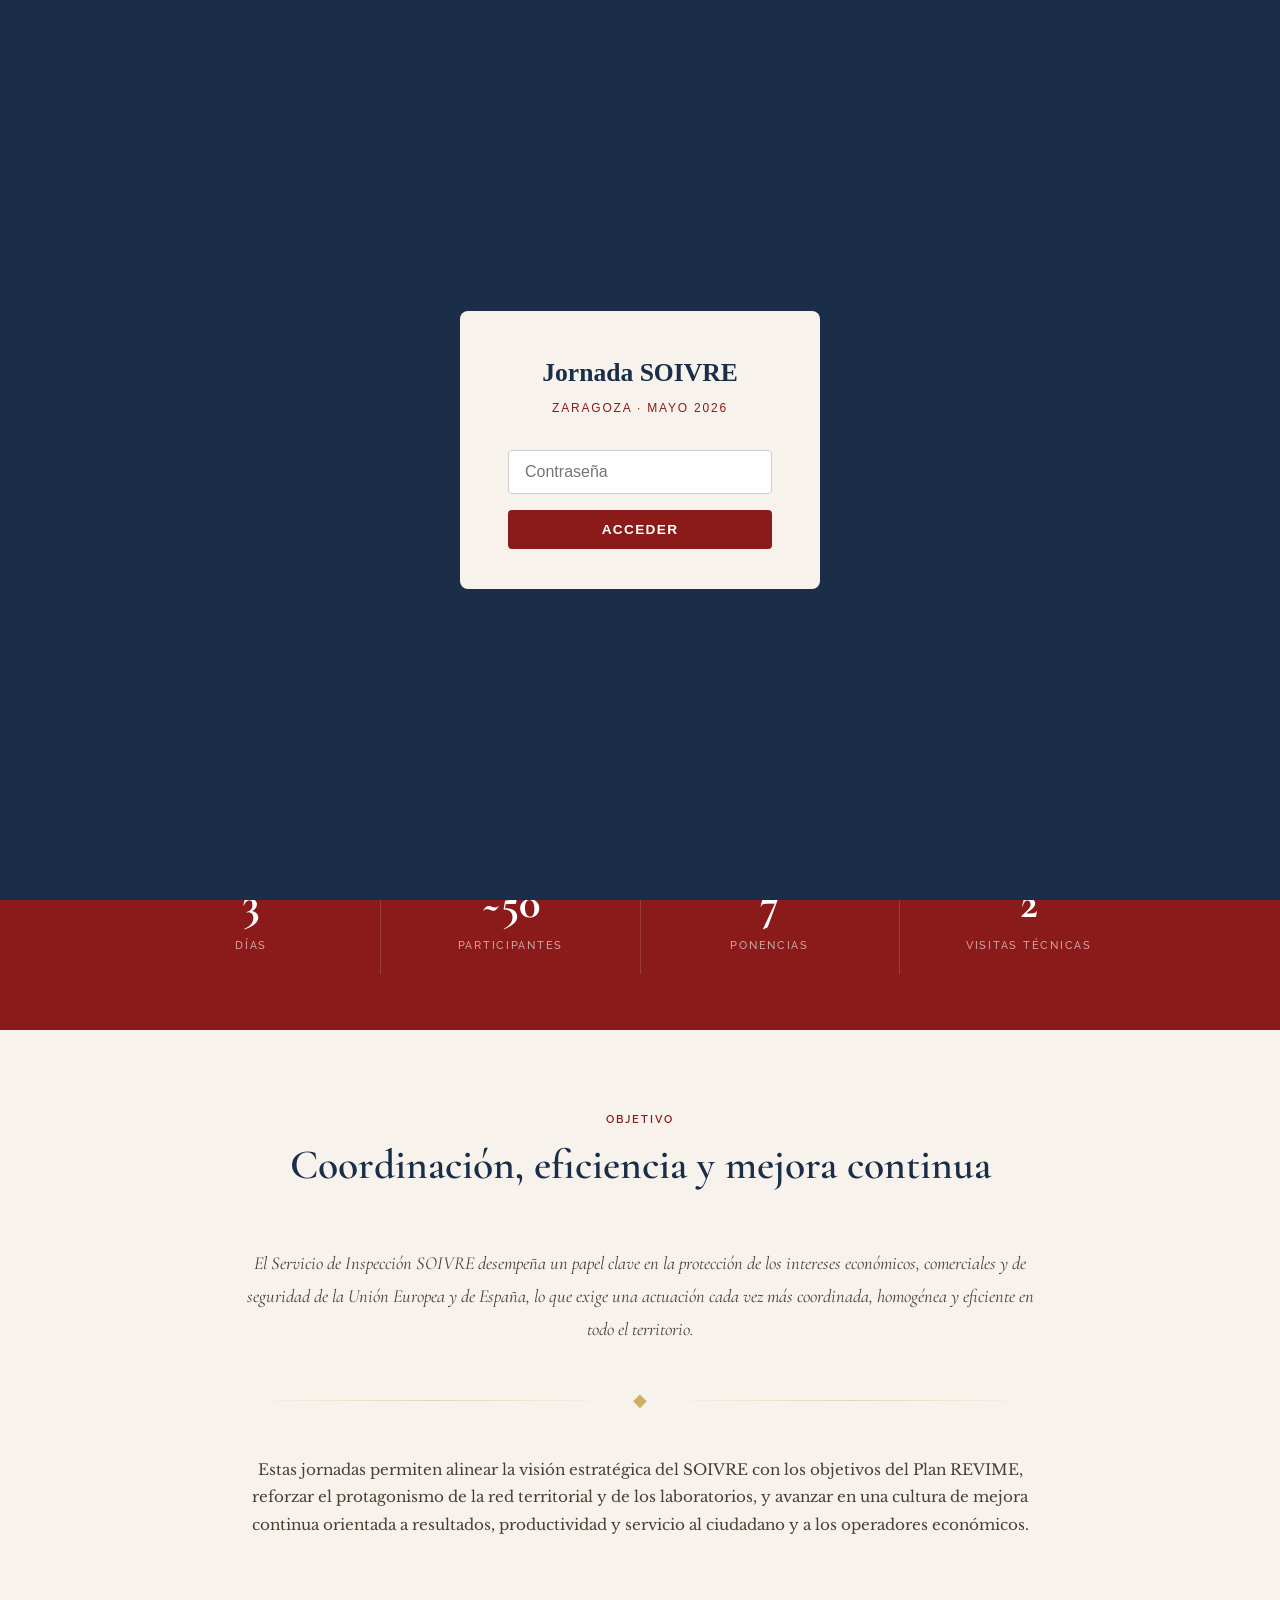
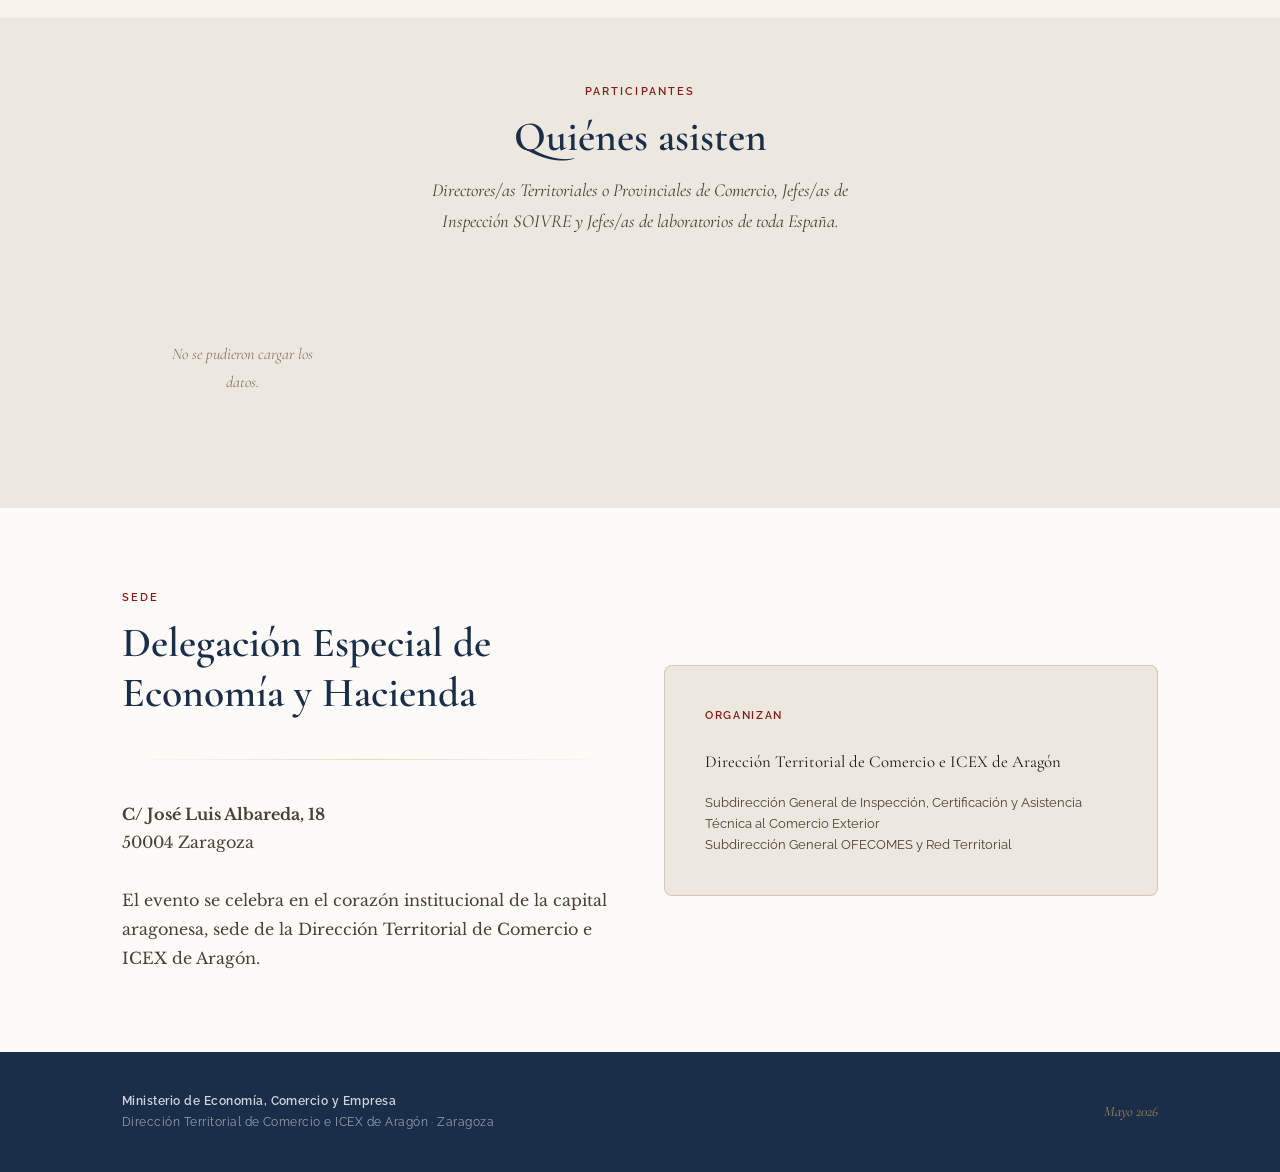
==== commit c7ec684d: "Update index.html" ====
--- a/index.html
+++ b/index.html
@@ -188,14 +188,14 @@
             <strong>C/ José Luis Albareda, 18</strong><br>
             50004 Zaragoza<br><br>
             El evento se celebra en el corazón institucional de la capital aragonesa, 
-            sede habitual de la Dirección Territorial de Comercio e ICEX de Aragón.
+            sede de la Dirección Territorial de Comercio e ICEX de Aragón.
           </p>
         </div>
         <div style="background:var(--crema-oscura); border-radius:var(--radio-lg); 
                     padding:2.5rem; border:1px solid var(--borde);">
           <div style="font-family:var(--fuente-ui); font-size:0.7rem; font-weight:600; 
                       letter-spacing:0.15em; text-transform:uppercase; color:var(--granate); 
-                      margin-bottom:1.5rem;">Organiza</div>
+                      margin-bottom:1.5rem;">Organizan</div>
           <p style="font-family:var(--fuente-titulo); font-size:1.05rem; color:var(--texto); 
                     line-height:1.6; margin-bottom:1rem;">
             Dirección Territorial de Comercio e ICEX de Aragón
--- a/css/style.css
+++ b/css/style.css
@@ -308,13 +308,26 @@
   max-width: var(--max-ancho);
   margin: 0 auto;
   padding: 0 2rem;
-  display: grid;
-  grid-template-columns: 1fr auto;
+  display: flex;
+  align-items: center;
+  justify-content: space-between;
   gap: 3rem;
-  align-items: center;
-}
-
-.hero-contenido { max-width: 680px; }
+}
+
+.hero-contenido {
+  flex: 1;
+  max-width: 820px;
+}
+
+.hero-decoracion {
+  display: flex;
+  flex-direction: column;
+  align-items: center;
+  gap: 0.75rem;
+  opacity: 0.25;
+  flex-shrink: 0;
+  padding-left: 1rem;
+}
 
 .hero-etiqueta {
   display: inline-flex;
@@ -388,6 +401,7 @@
   align-items: center;
   gap: 0.75rem;
   opacity: 0.25;
+  flex-shrink: 0;
 }
 .hero-decoracion-linea {
   width: 1px;
@@ -1127,7 +1141,7 @@
   .nav-hamburguer { display: flex; }
 
   .hero-inner {
-    grid-template-columns: 1fr;
+    flex-direction: column;
   }
   .hero-decoracion { display: none; }
 
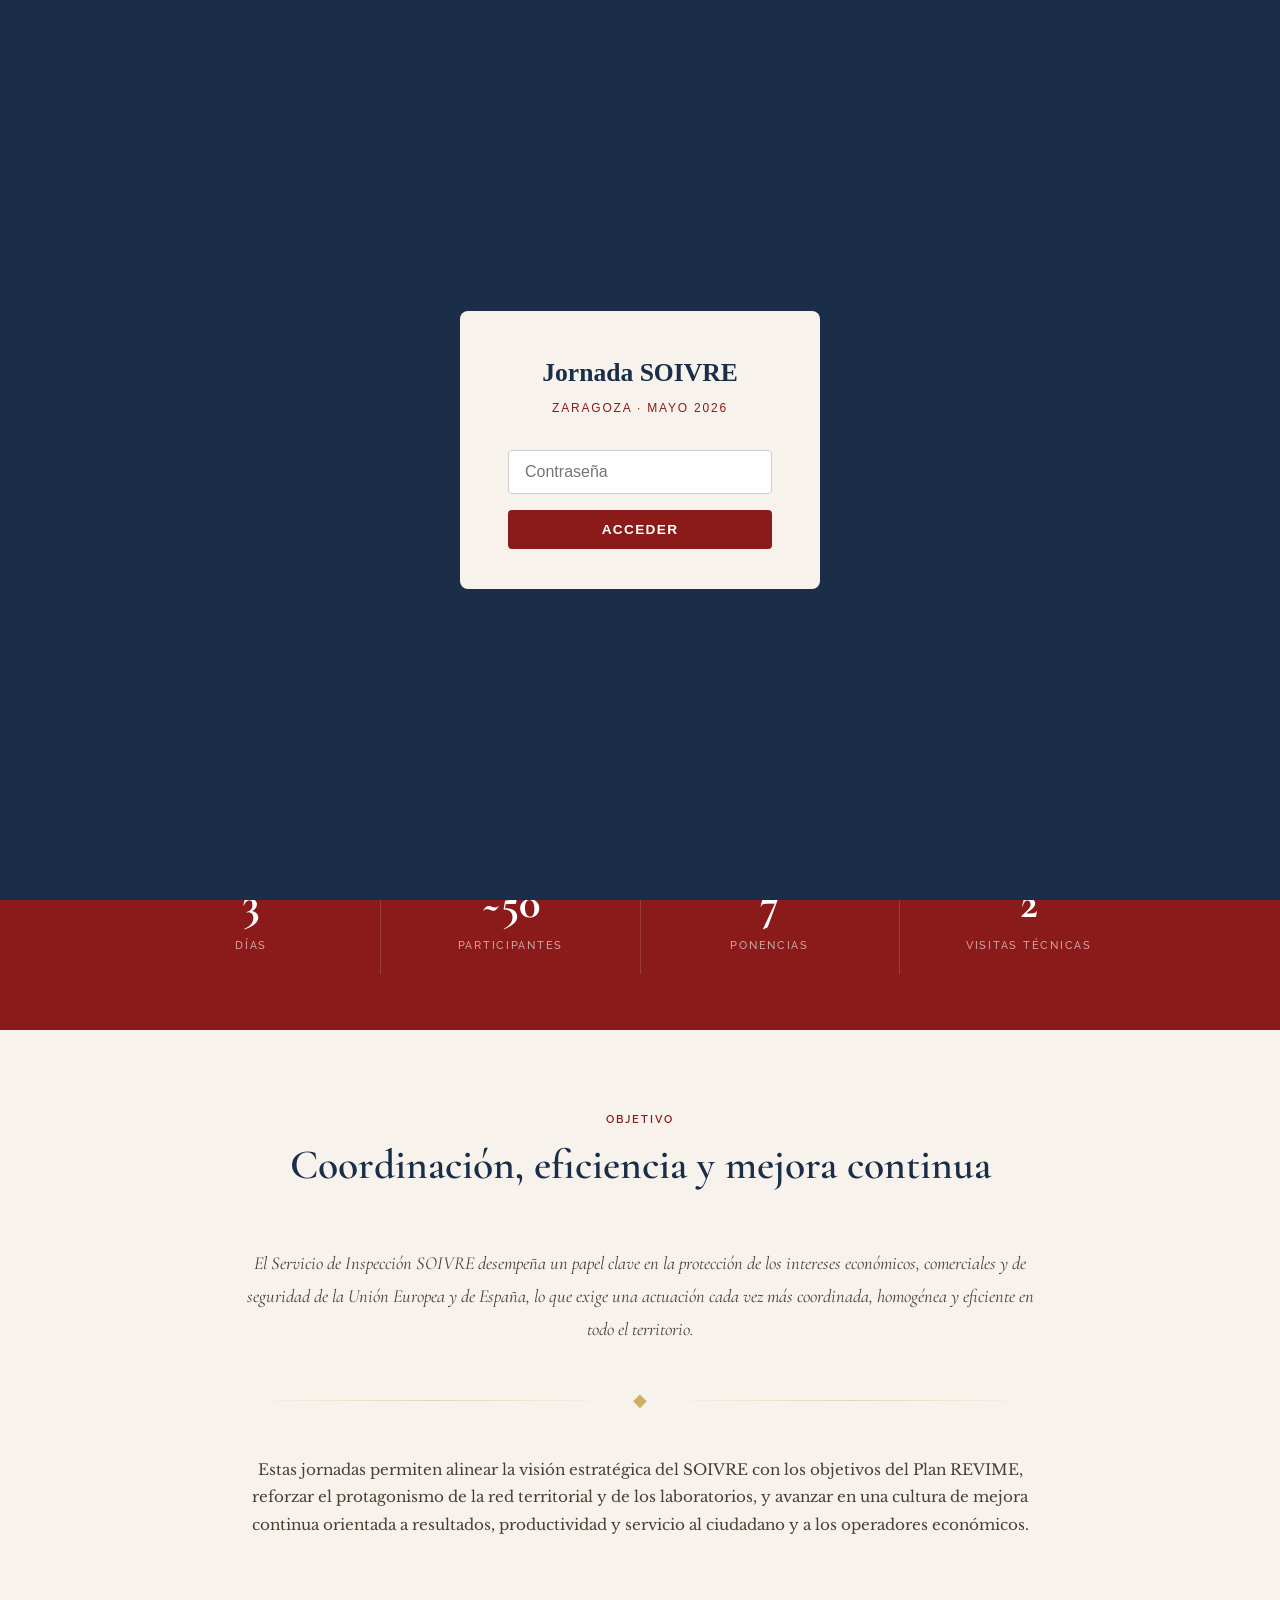
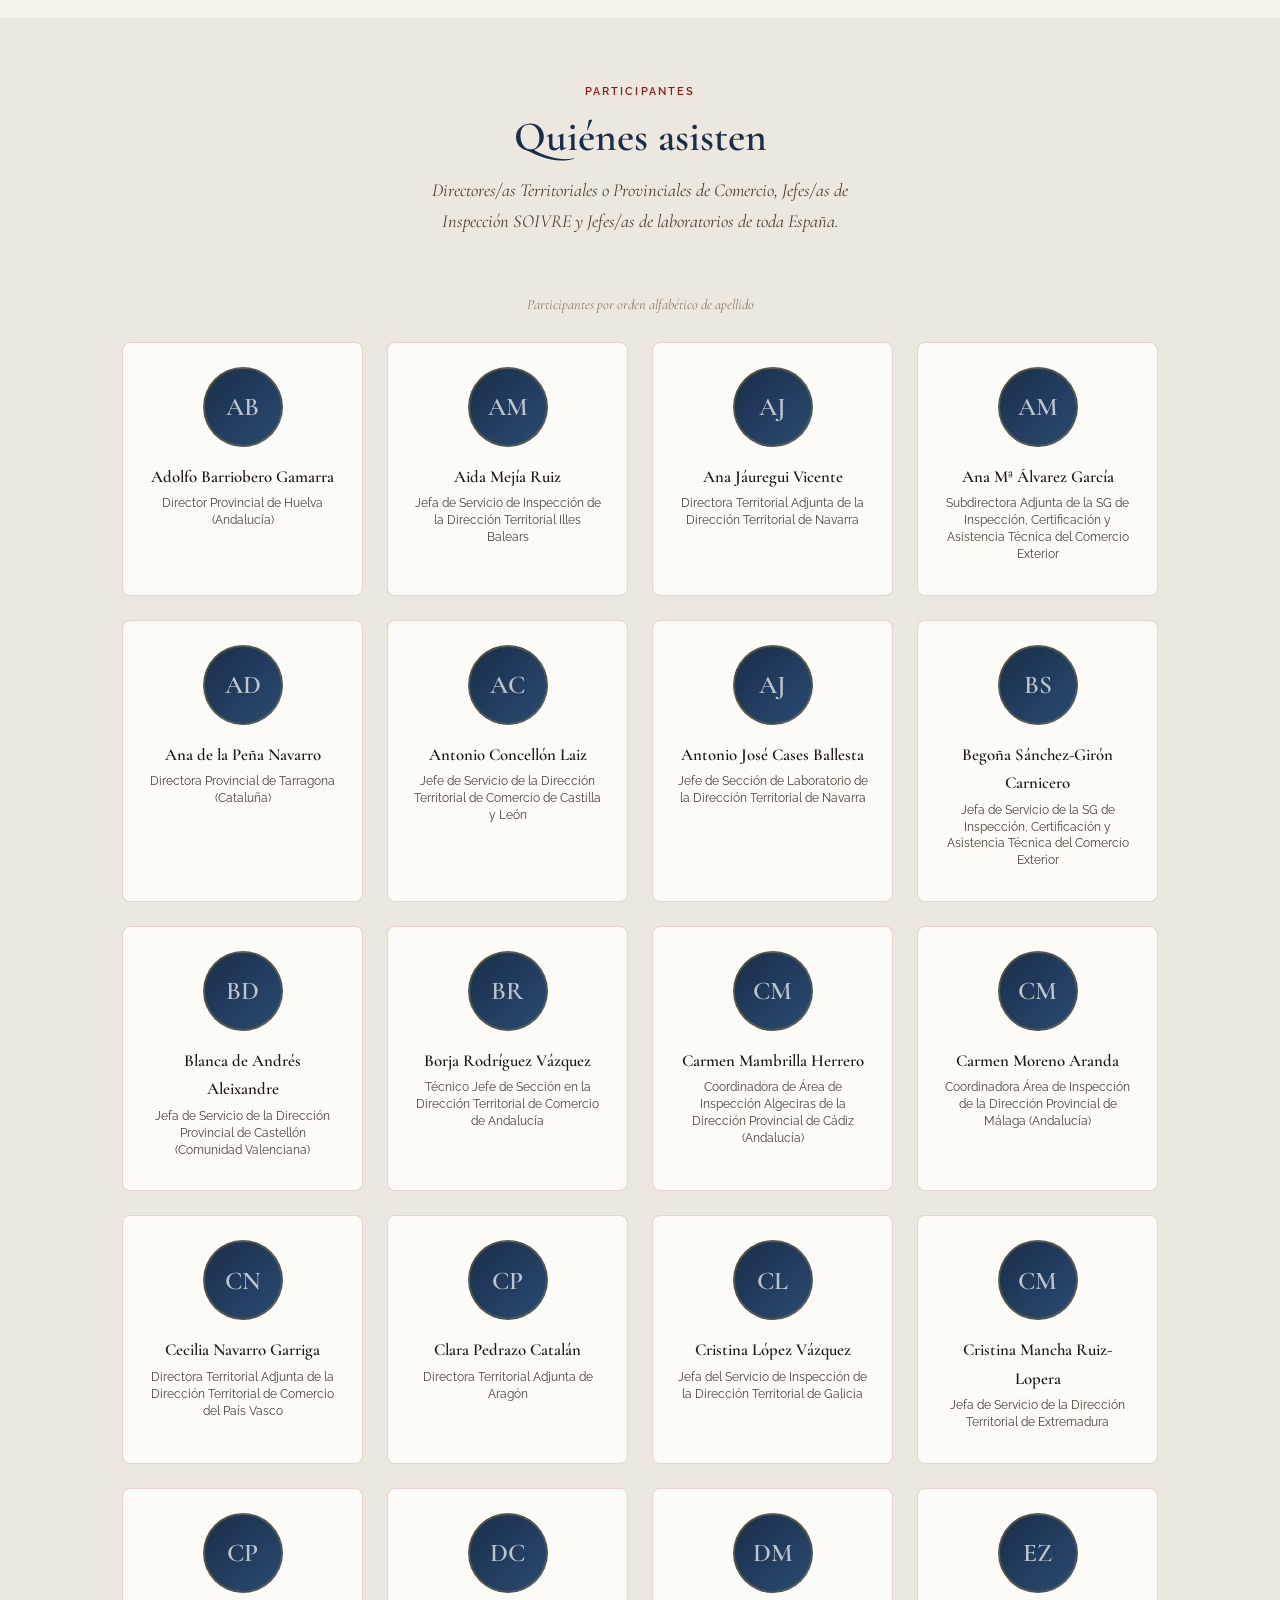
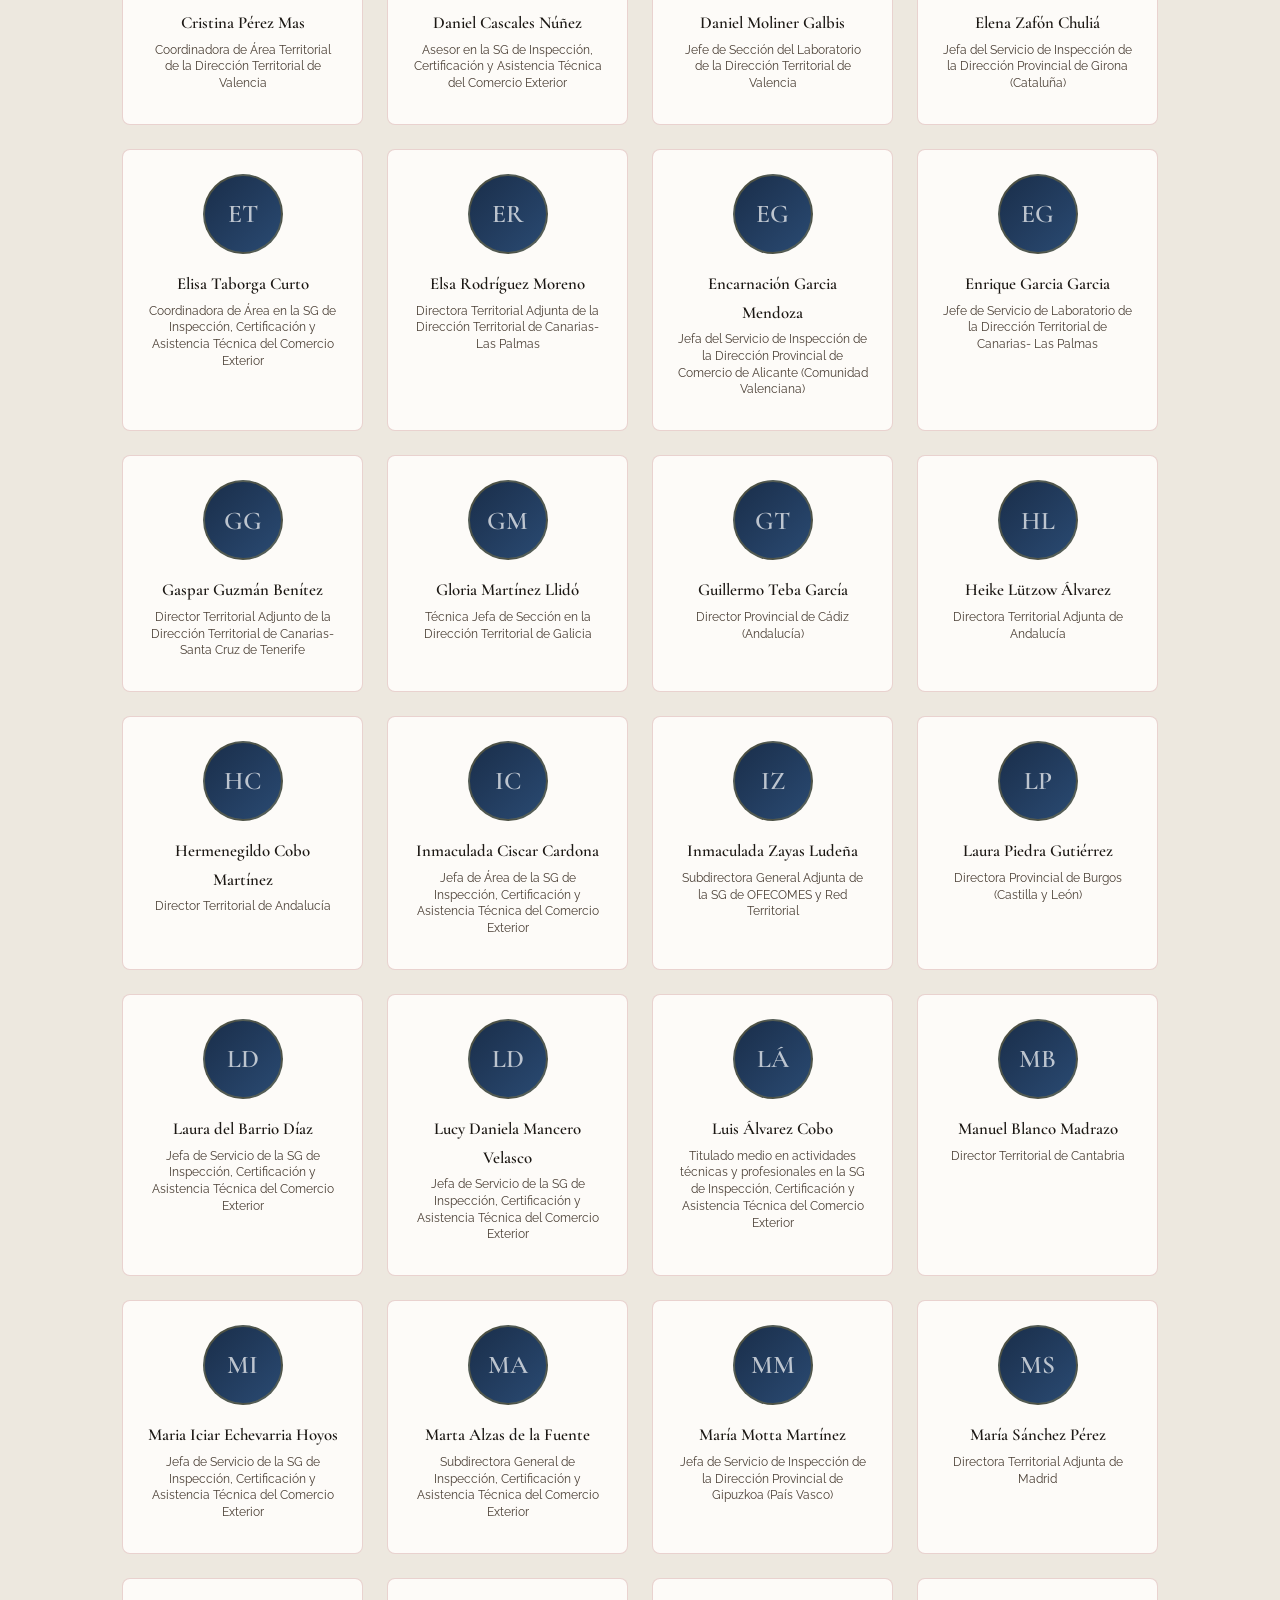
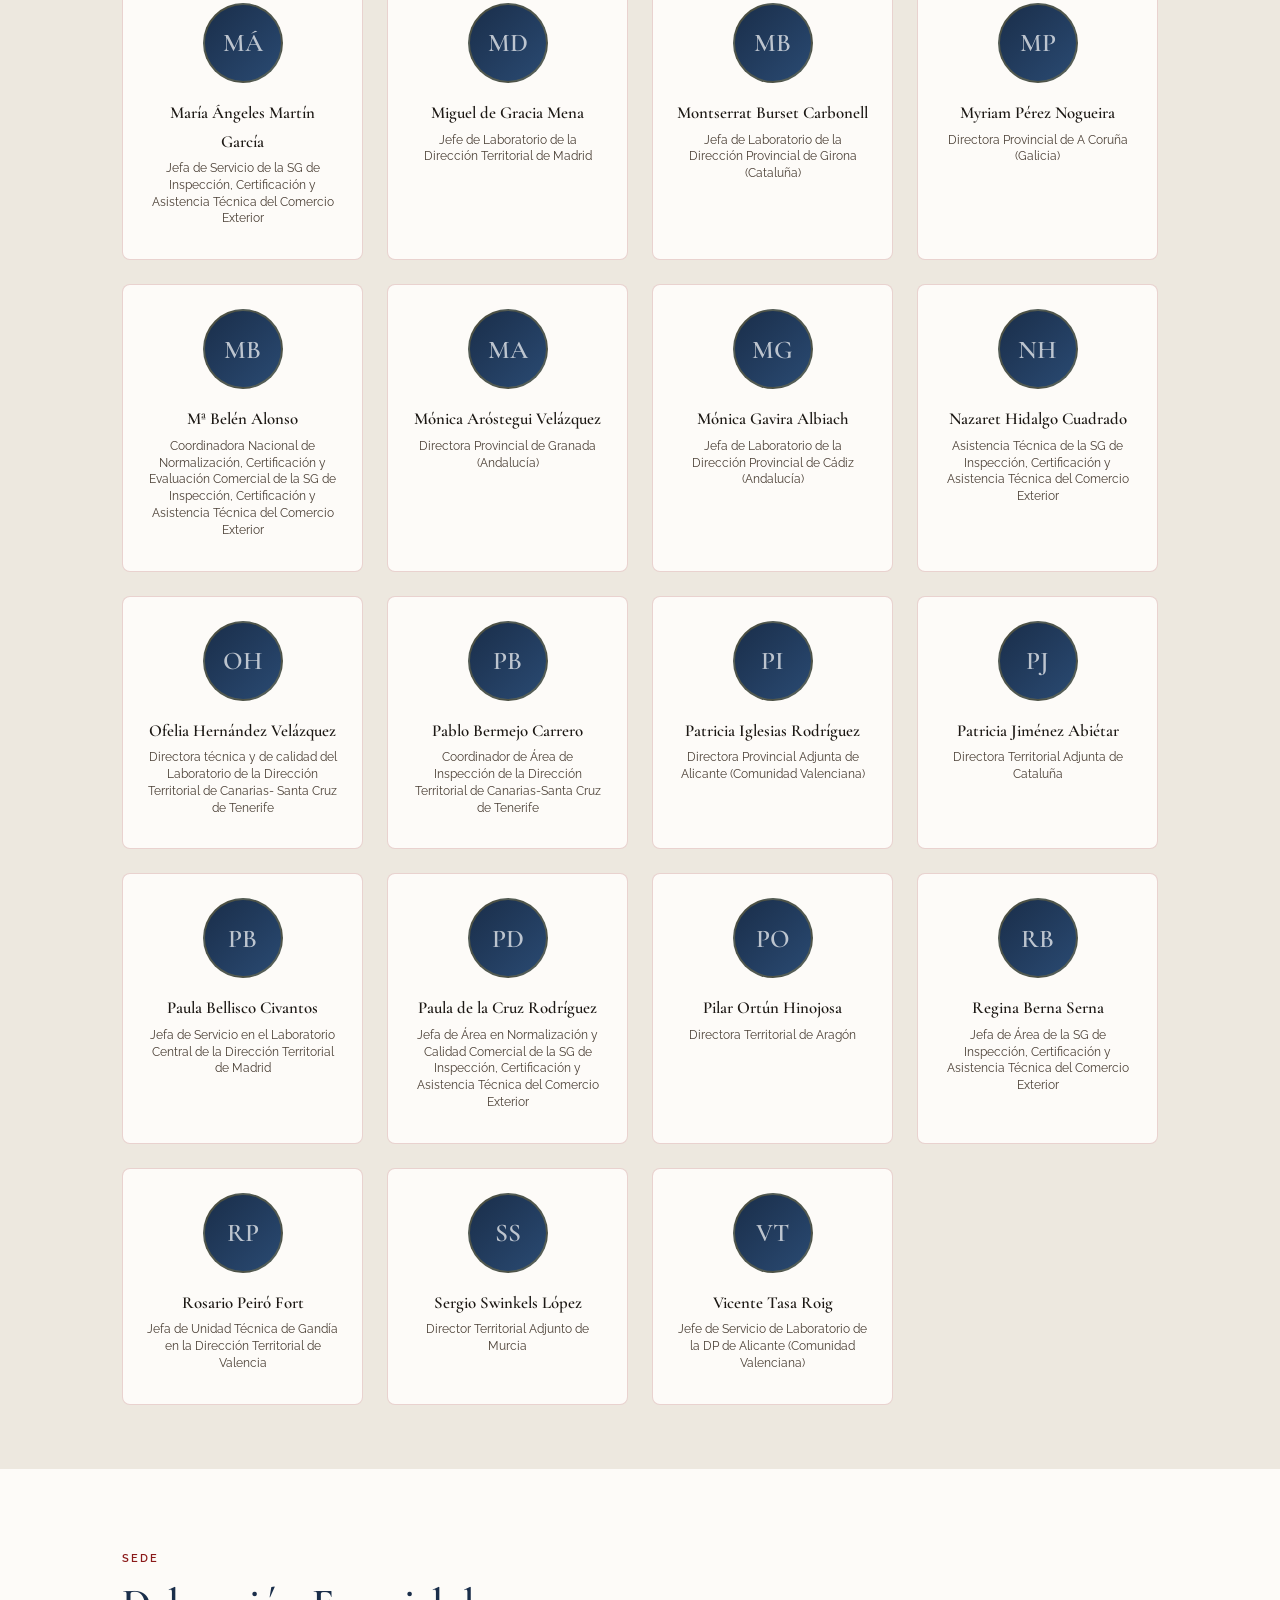
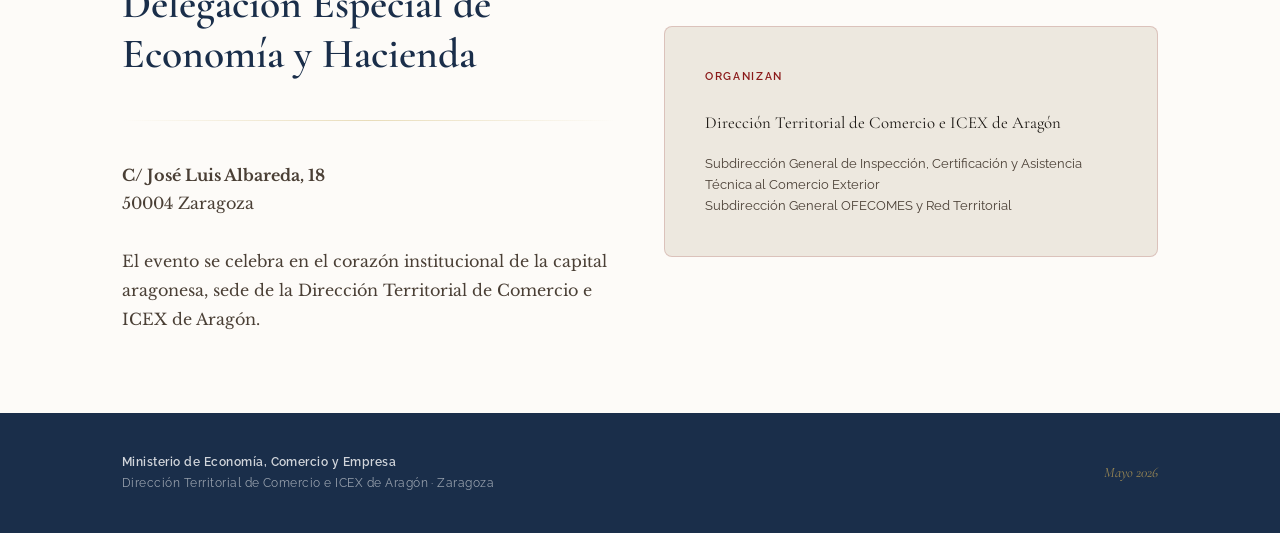
==== commit 910a3f26: "Update index.html" ====
--- a/index.html
+++ b/index.html
@@ -170,6 +170,7 @@
         </p>
       </div>
 
+      <p style="font-family:var(--fuente-titulo); font-style:italic; color:var(--texto-muy-suave); font-size:0.9rem; margin-bottom:1.5rem; text-align:center;">Participantes por orden alfabético de apellido</p>
       <div id="asistentes-grid" class="personas-grid">
         <!-- Cargado desde data/asistentes.json -->
       </div>
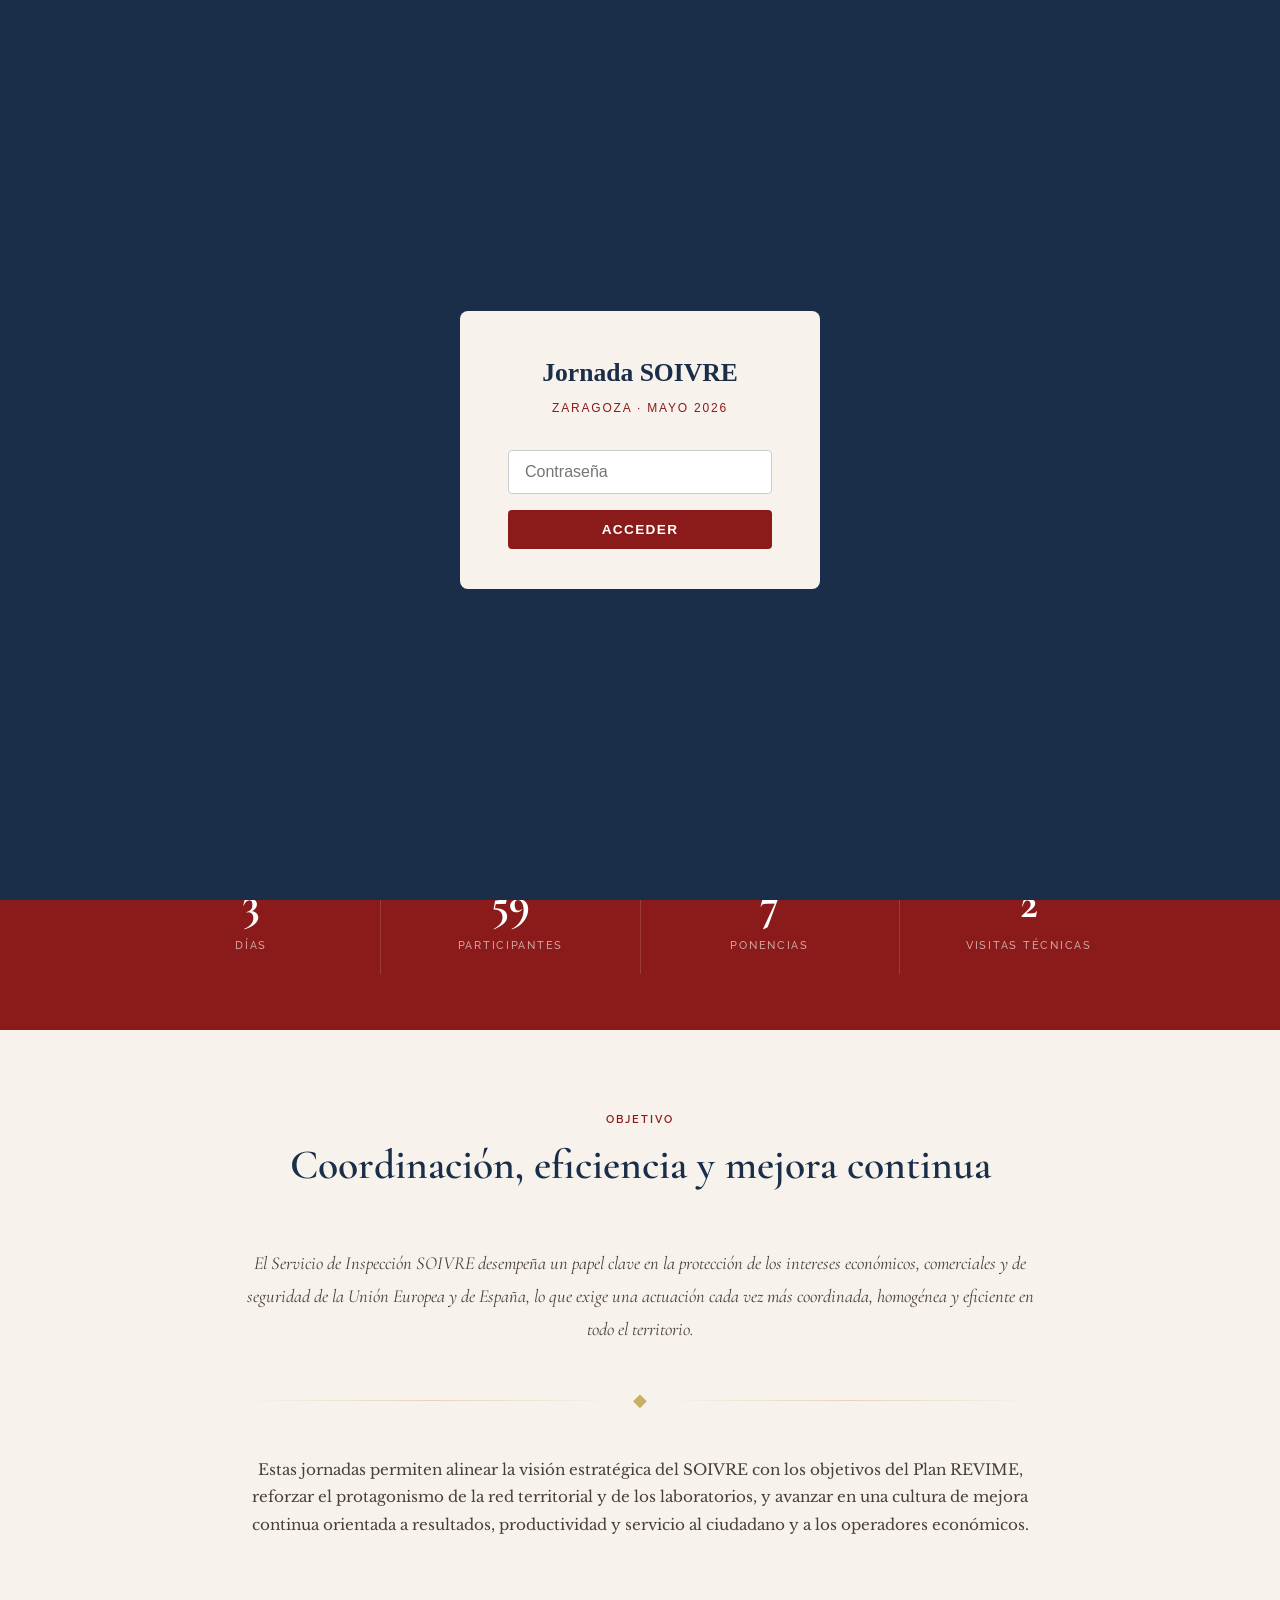
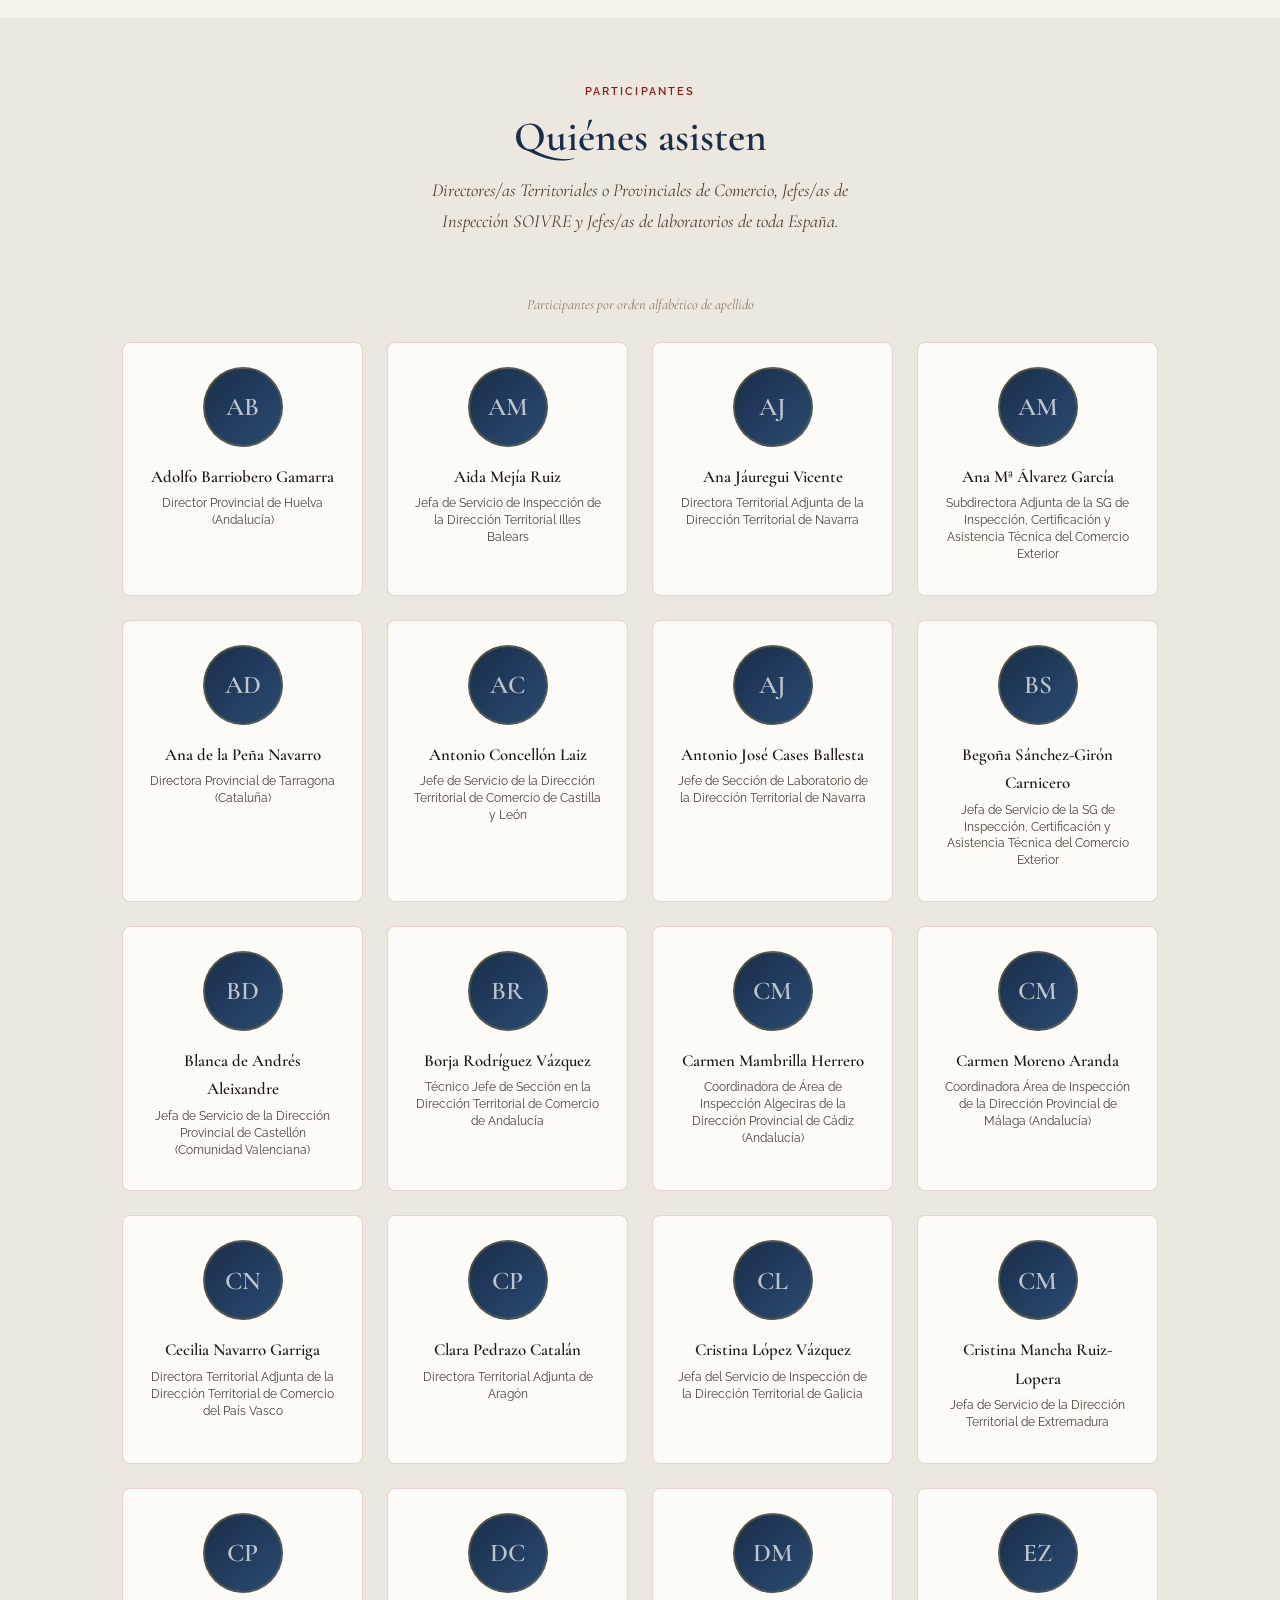
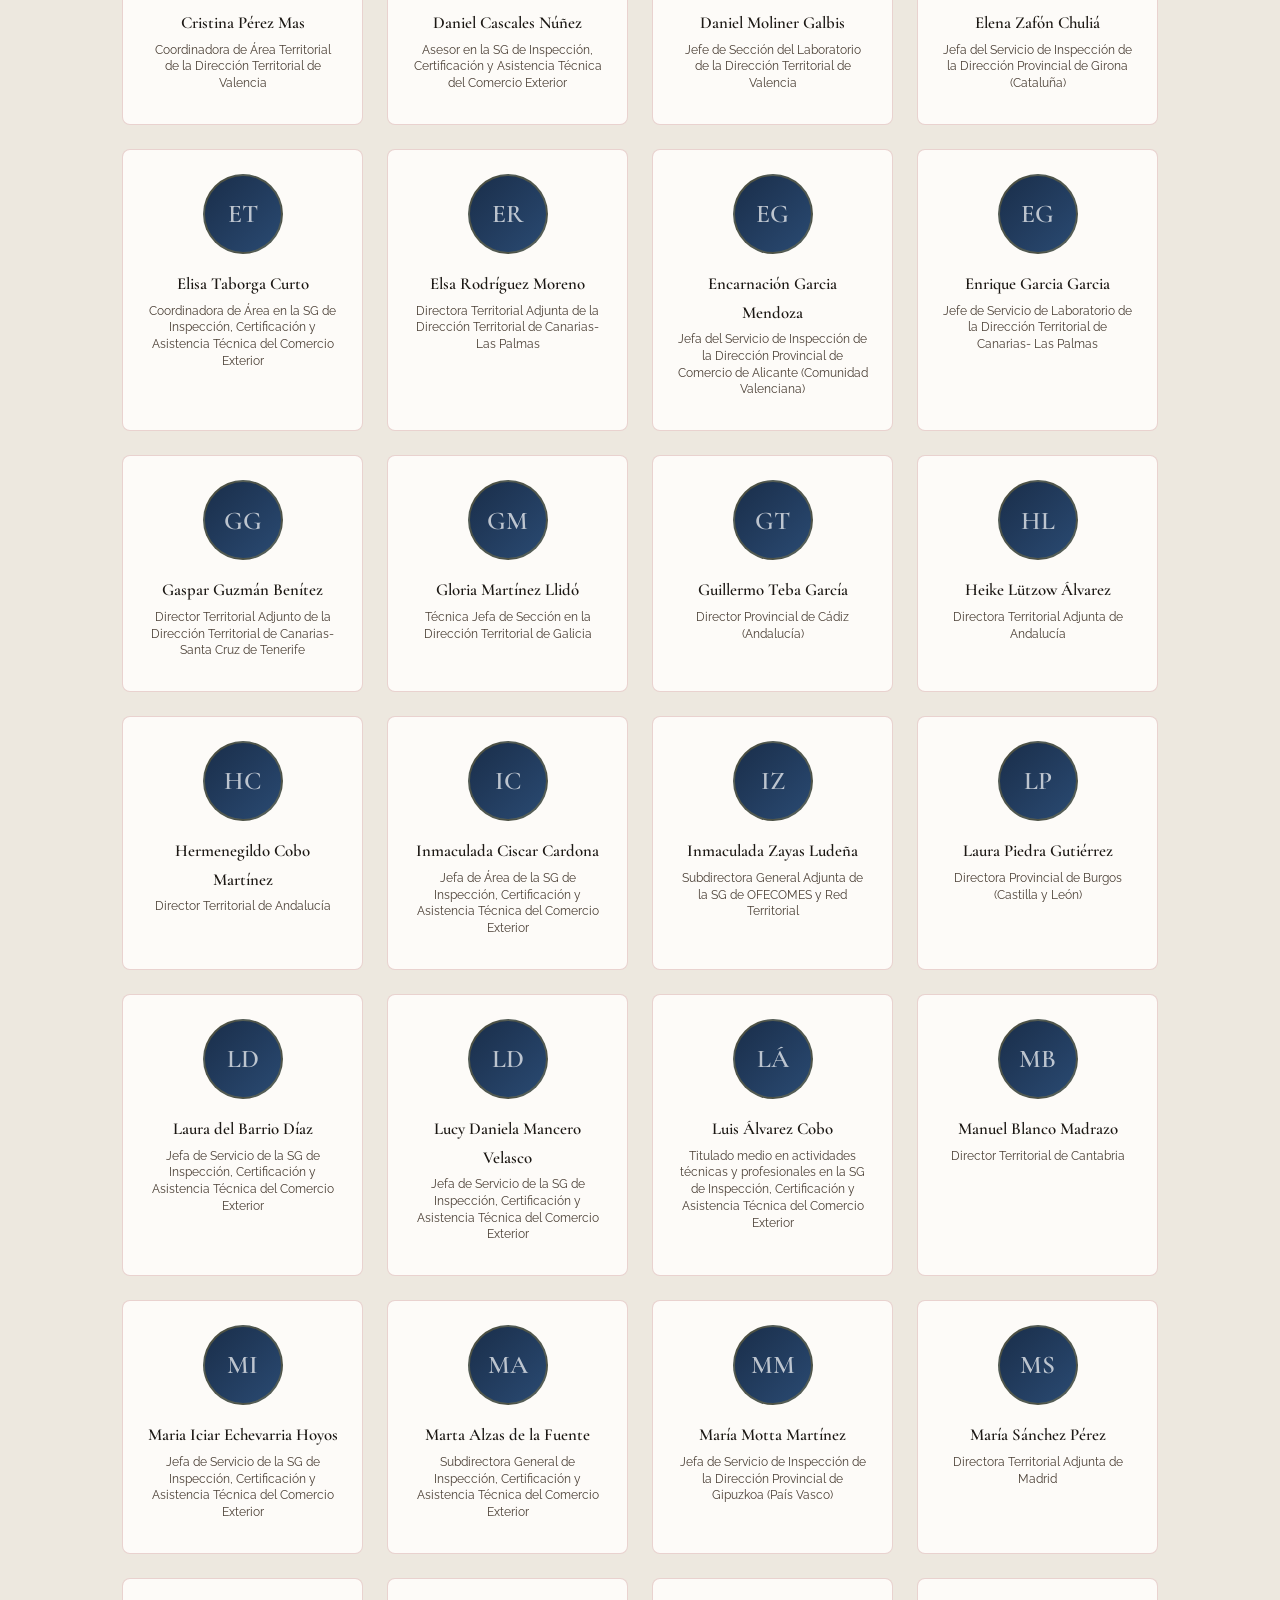
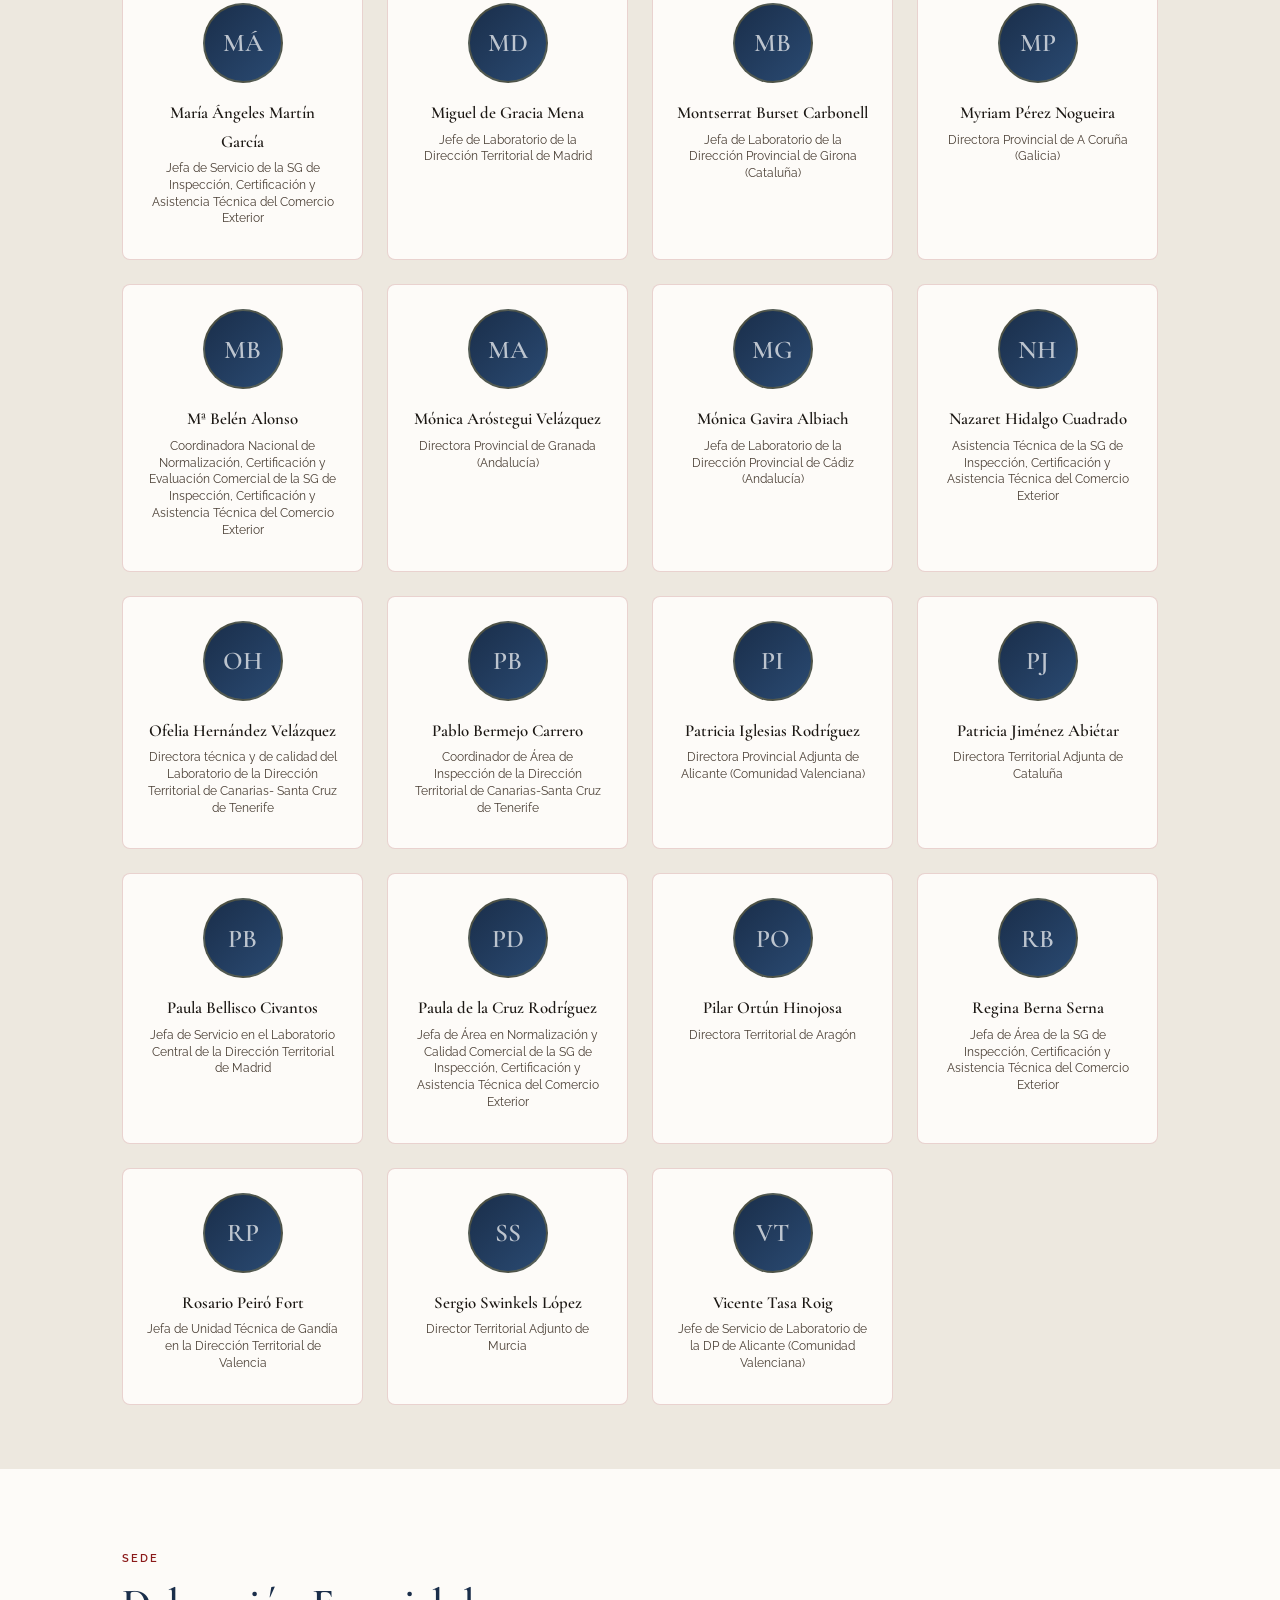
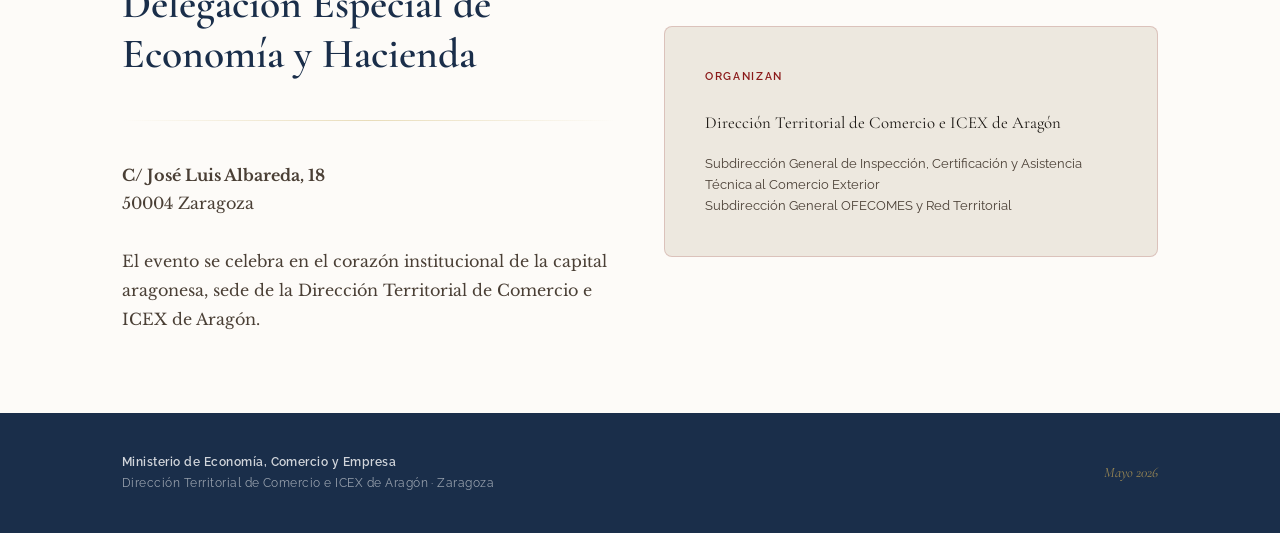
==== commit 56cfd571: "Update index.html" ====
--- a/index.html
+++ b/index.html
@@ -112,7 +112,7 @@
         <span class="cifra-etiqueta">Días</span>
       </div>
       <div class="cifra">
-        <span class="cifra-numero">~50</span>
+        <span class="cifra-numero">59</span>
         <span class="cifra-etiqueta">Participantes</span>
       </div>
       <div class="cifra">
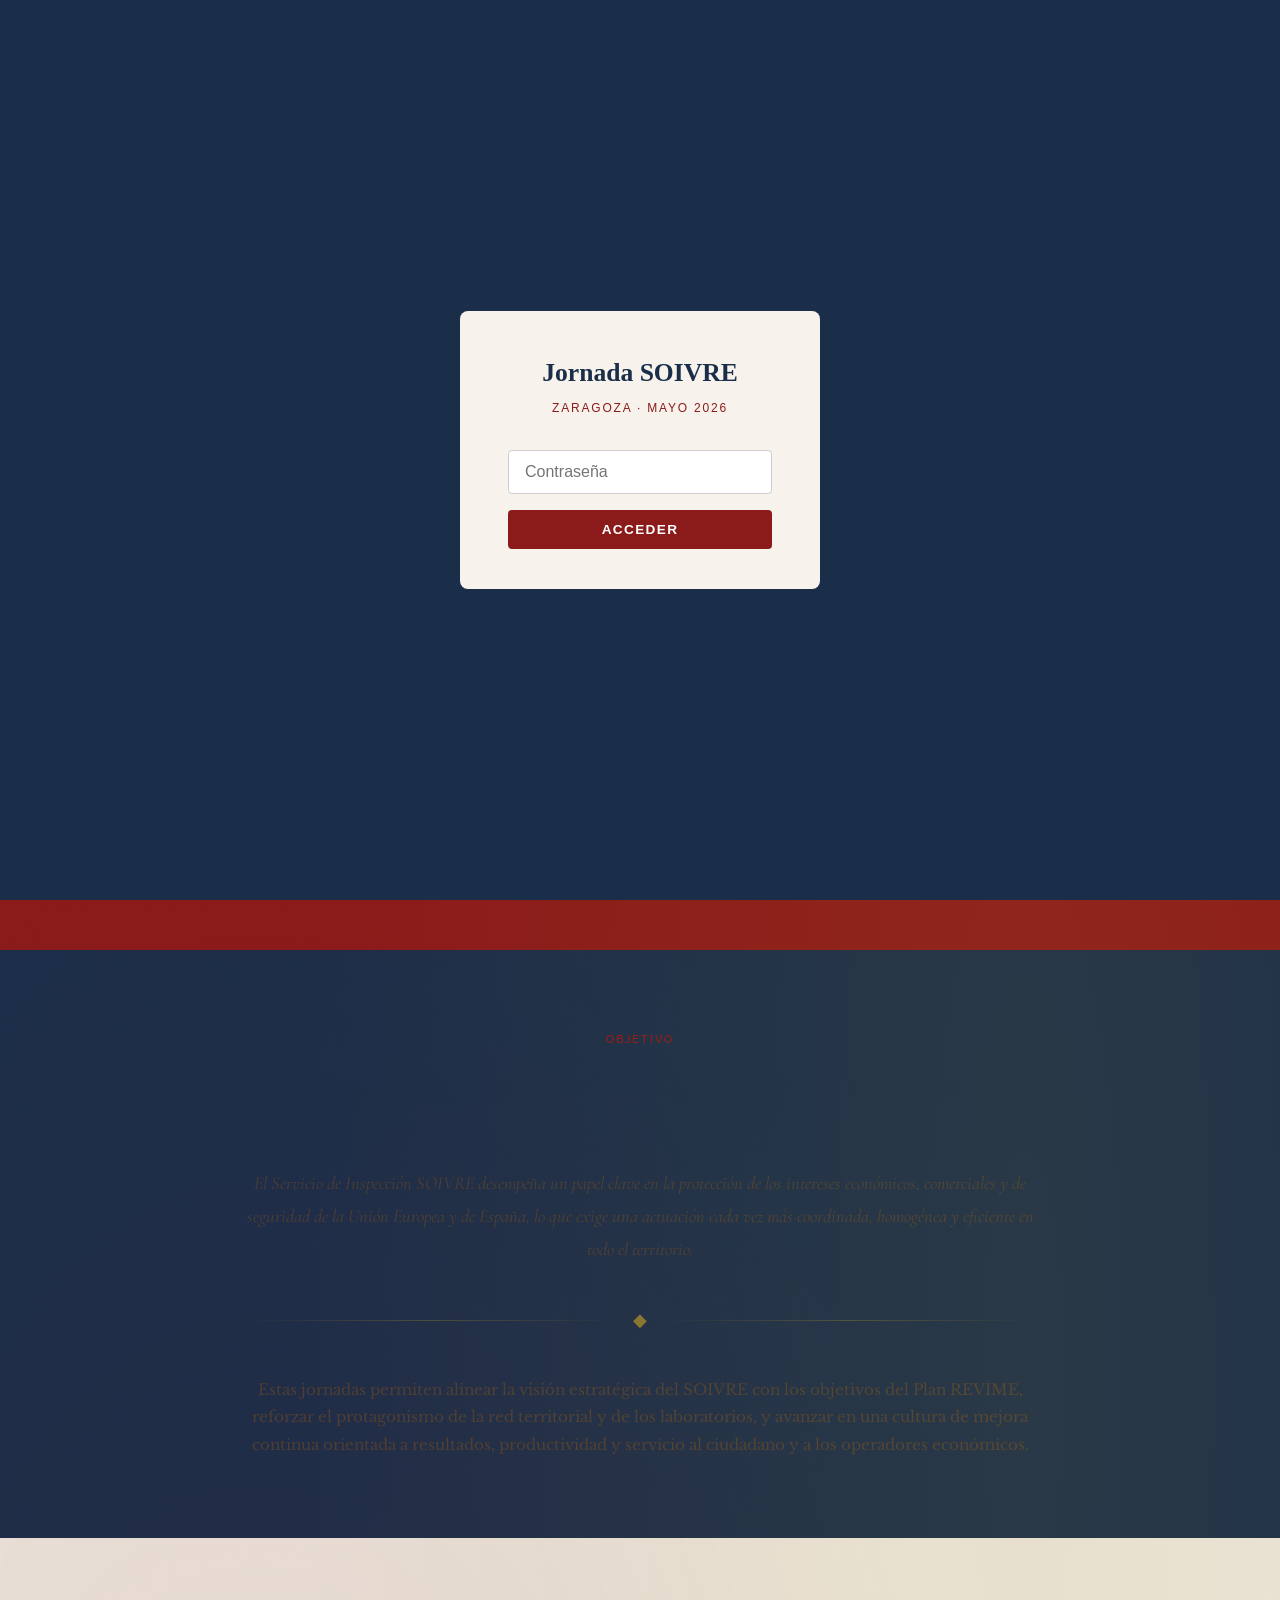
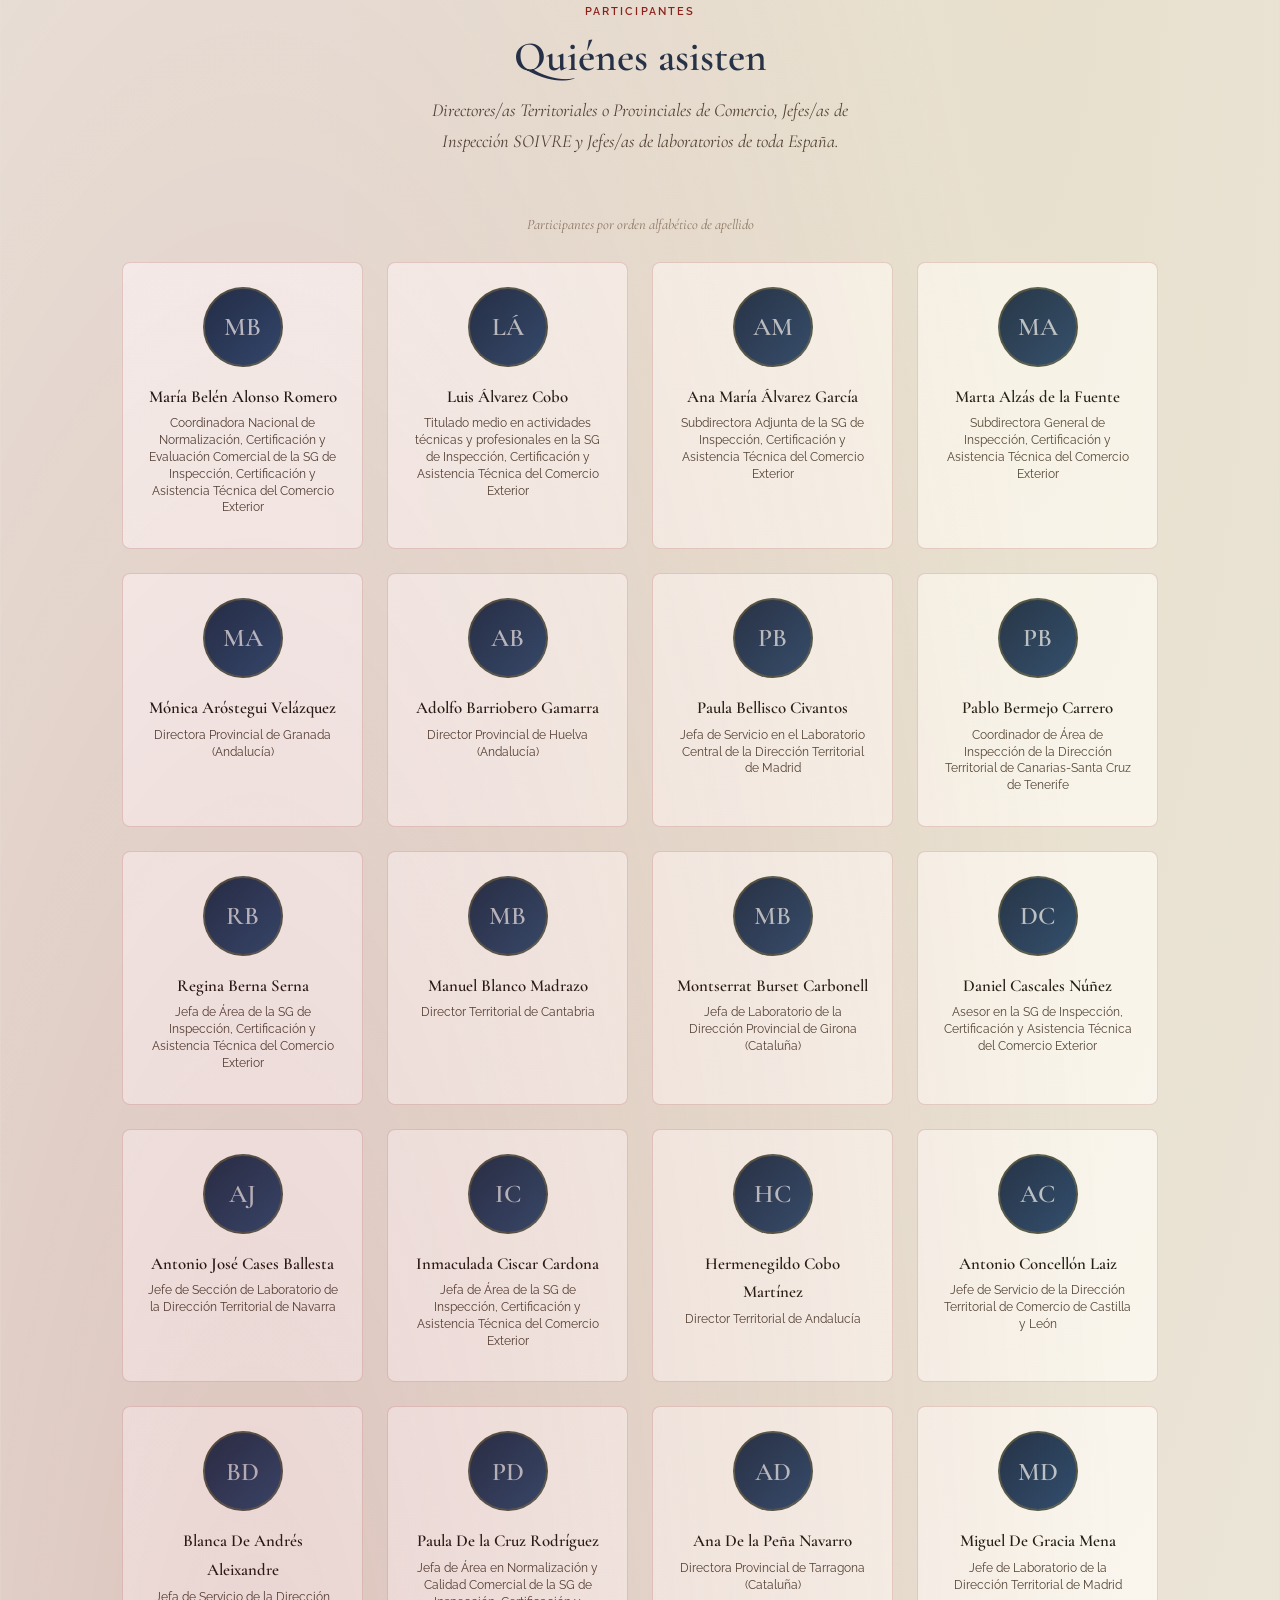
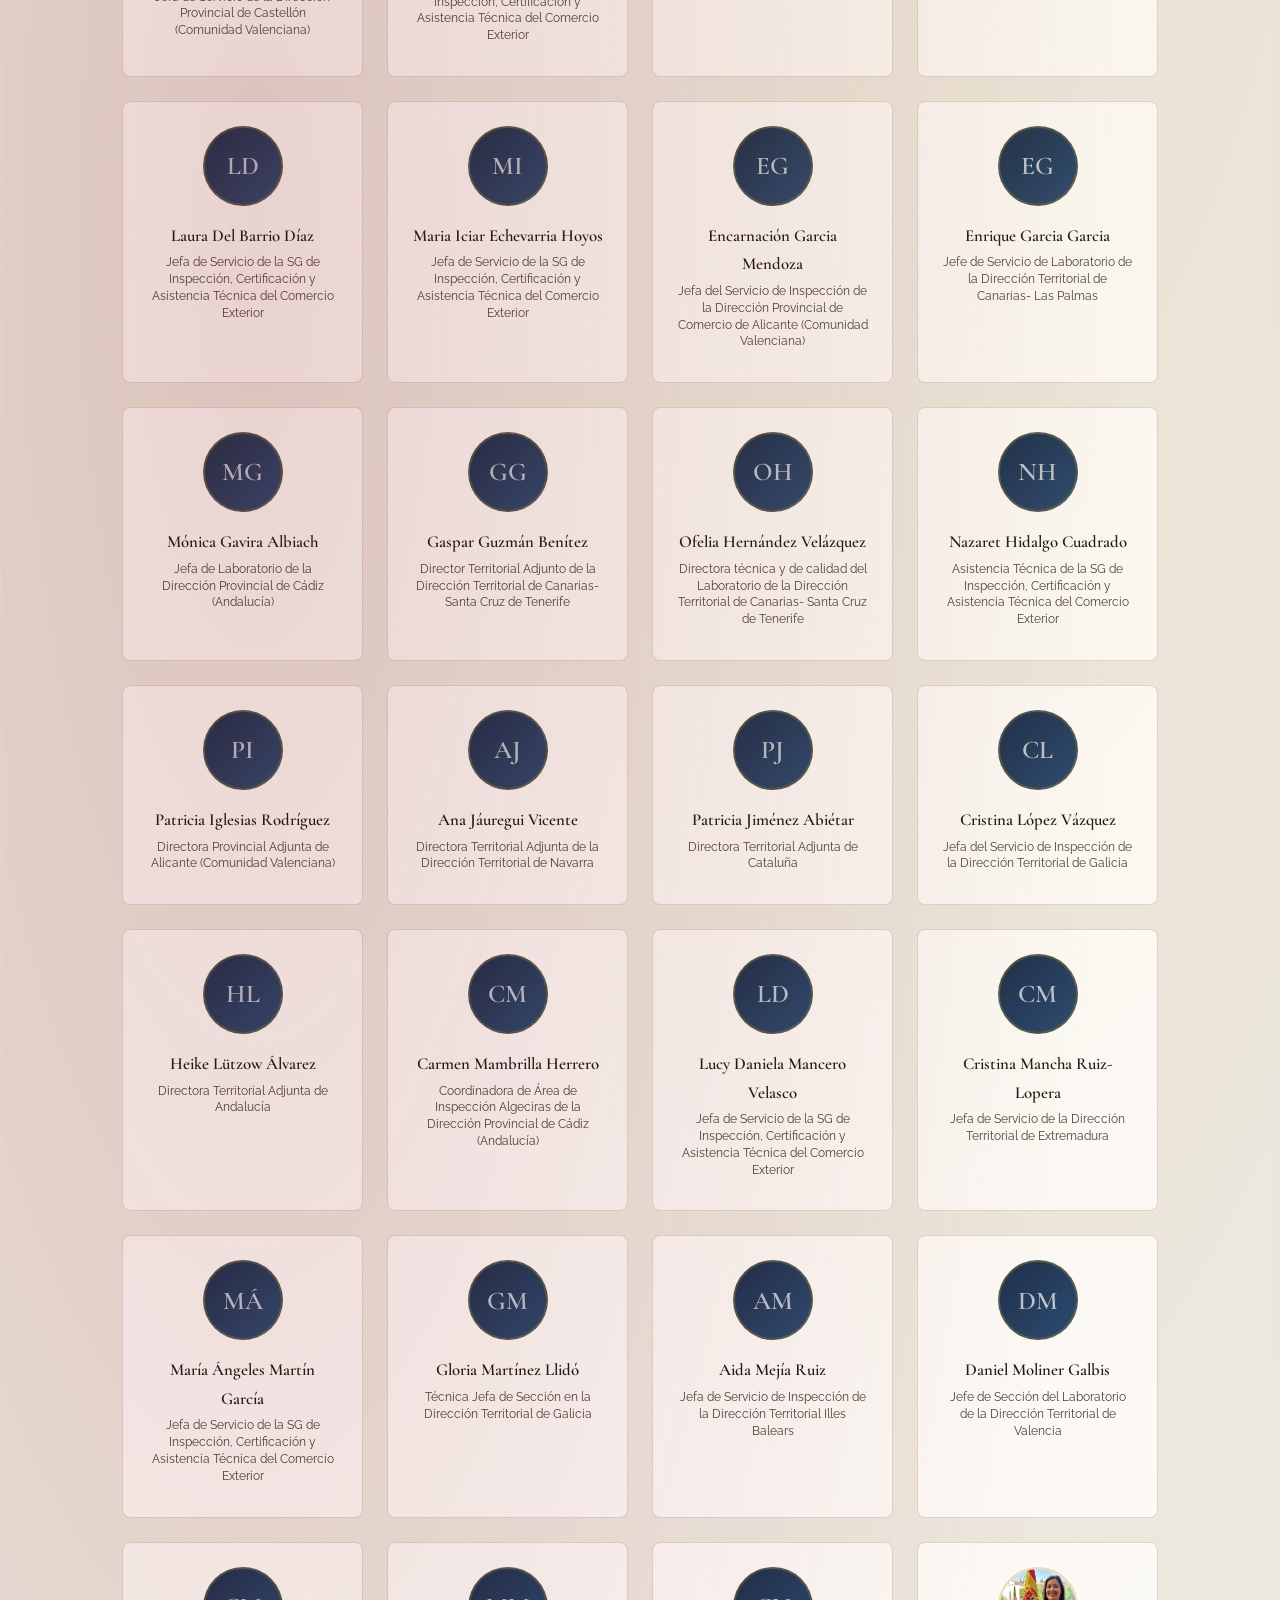
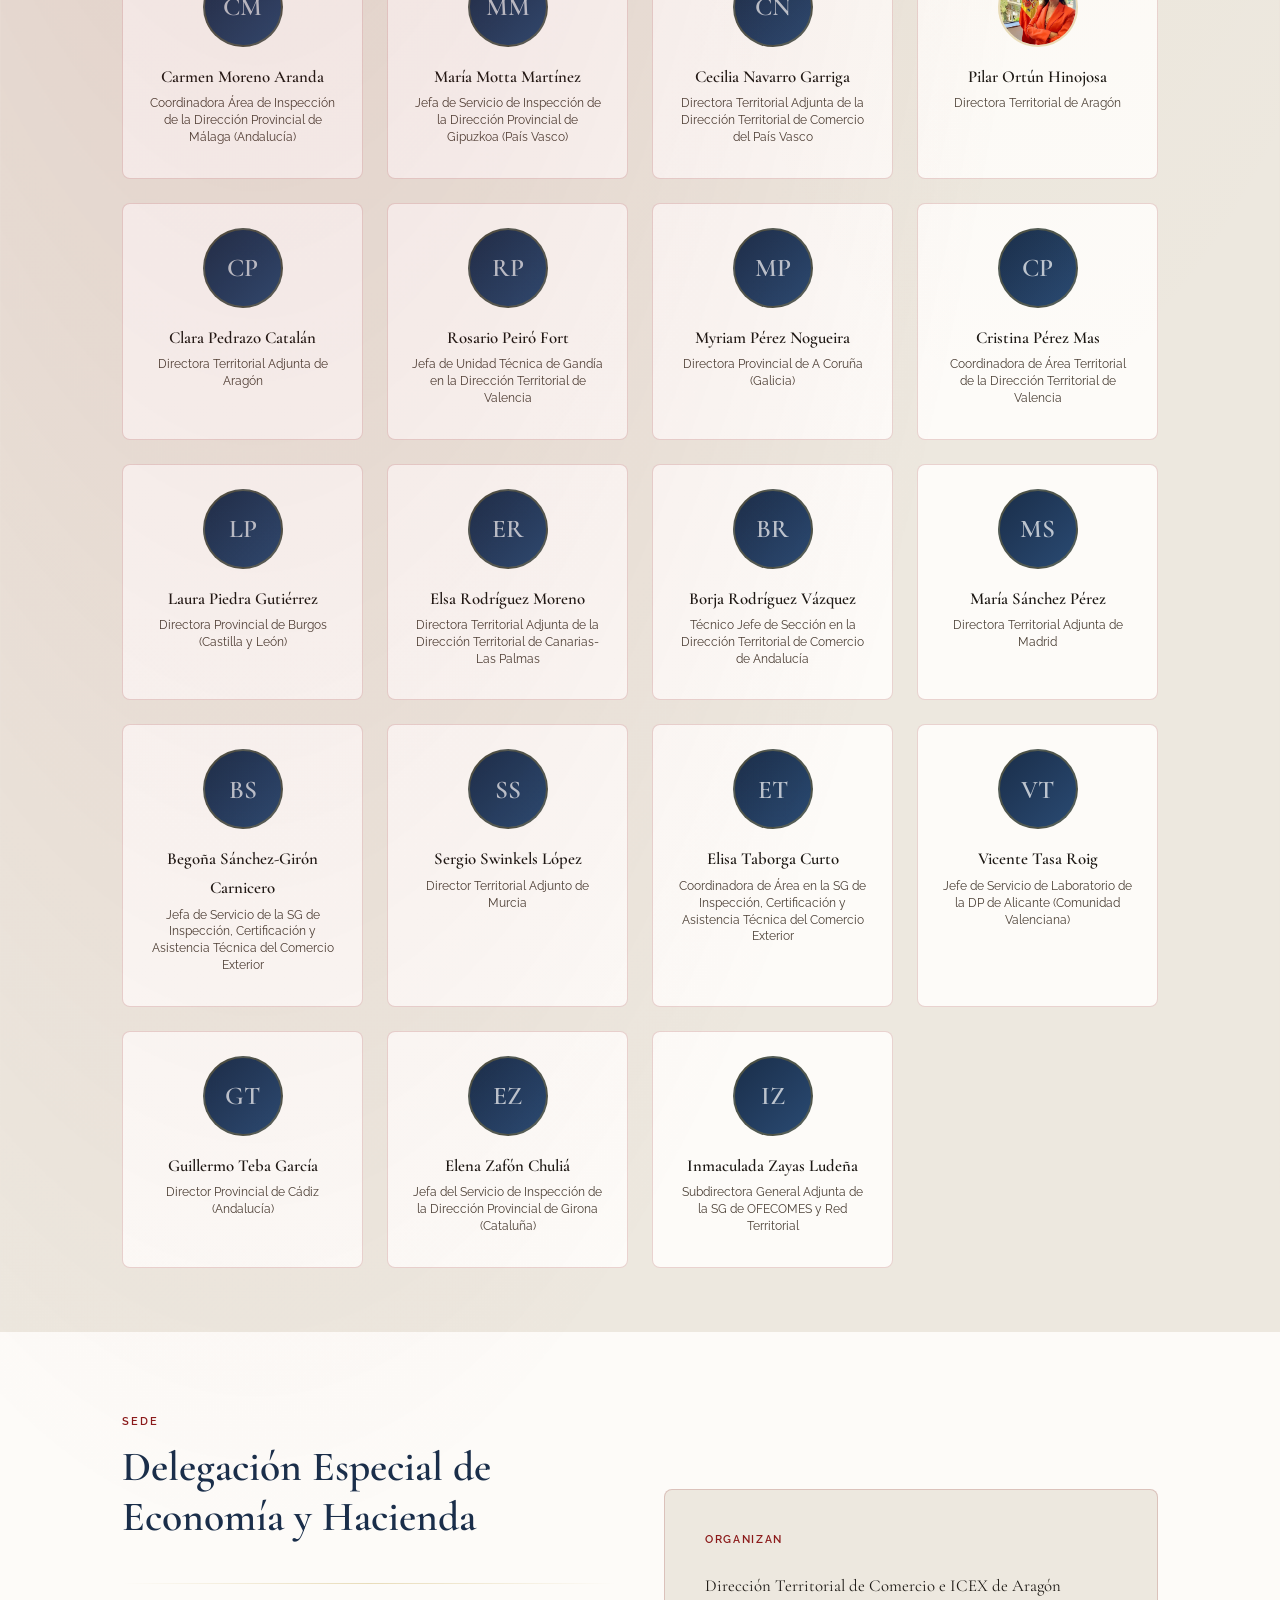
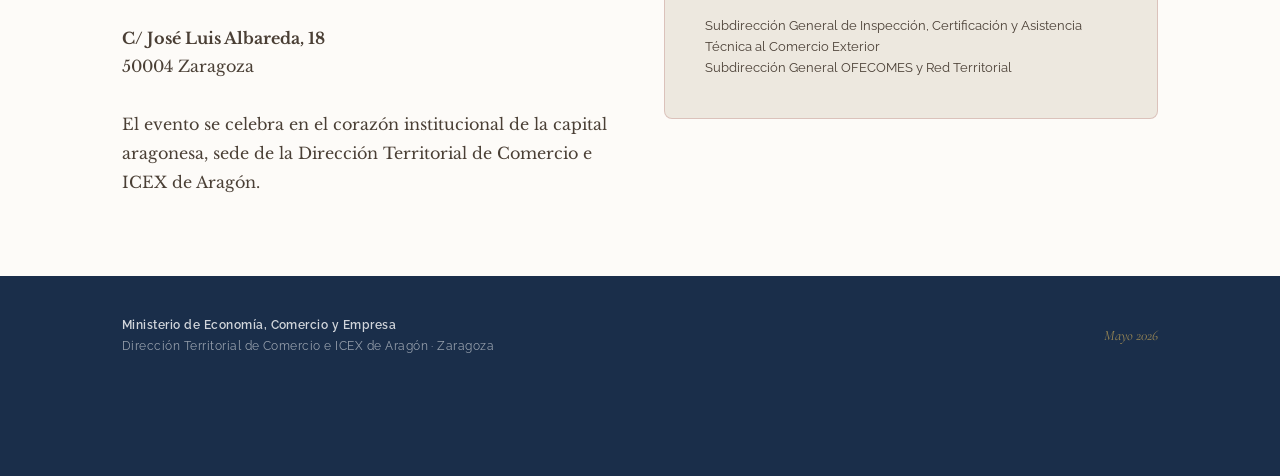
==== commit cc4b0a5a: "Update index.html" ====
--- a/index.html
+++ b/index.html
@@ -95,14 +95,6 @@
           </a>
         </div>
       </div>
-
-      <div class="hero-decoracion" aria-hidden="true">
-        <div class="hero-decoracion-linea"></div>
-        <div class="hero-decoracion-rombo"></div>
-        <div class="hero-decoracion-linea"></div>
-      </div>
-    </div>
-  </section>
 
   <!-- ══ CIFRAS ══════════════════════════════════════════════ -->
   <div class="cifras" aria-label="Cifras del evento">
--- a/css/style.css
+++ b/css/style.css
@@ -288,7 +288,7 @@
 }
 
 /* Líneas decorativas heráldicase */
-.hero::after {
+
   content: '';
   position: absolute;
   top: 0; right: 0;
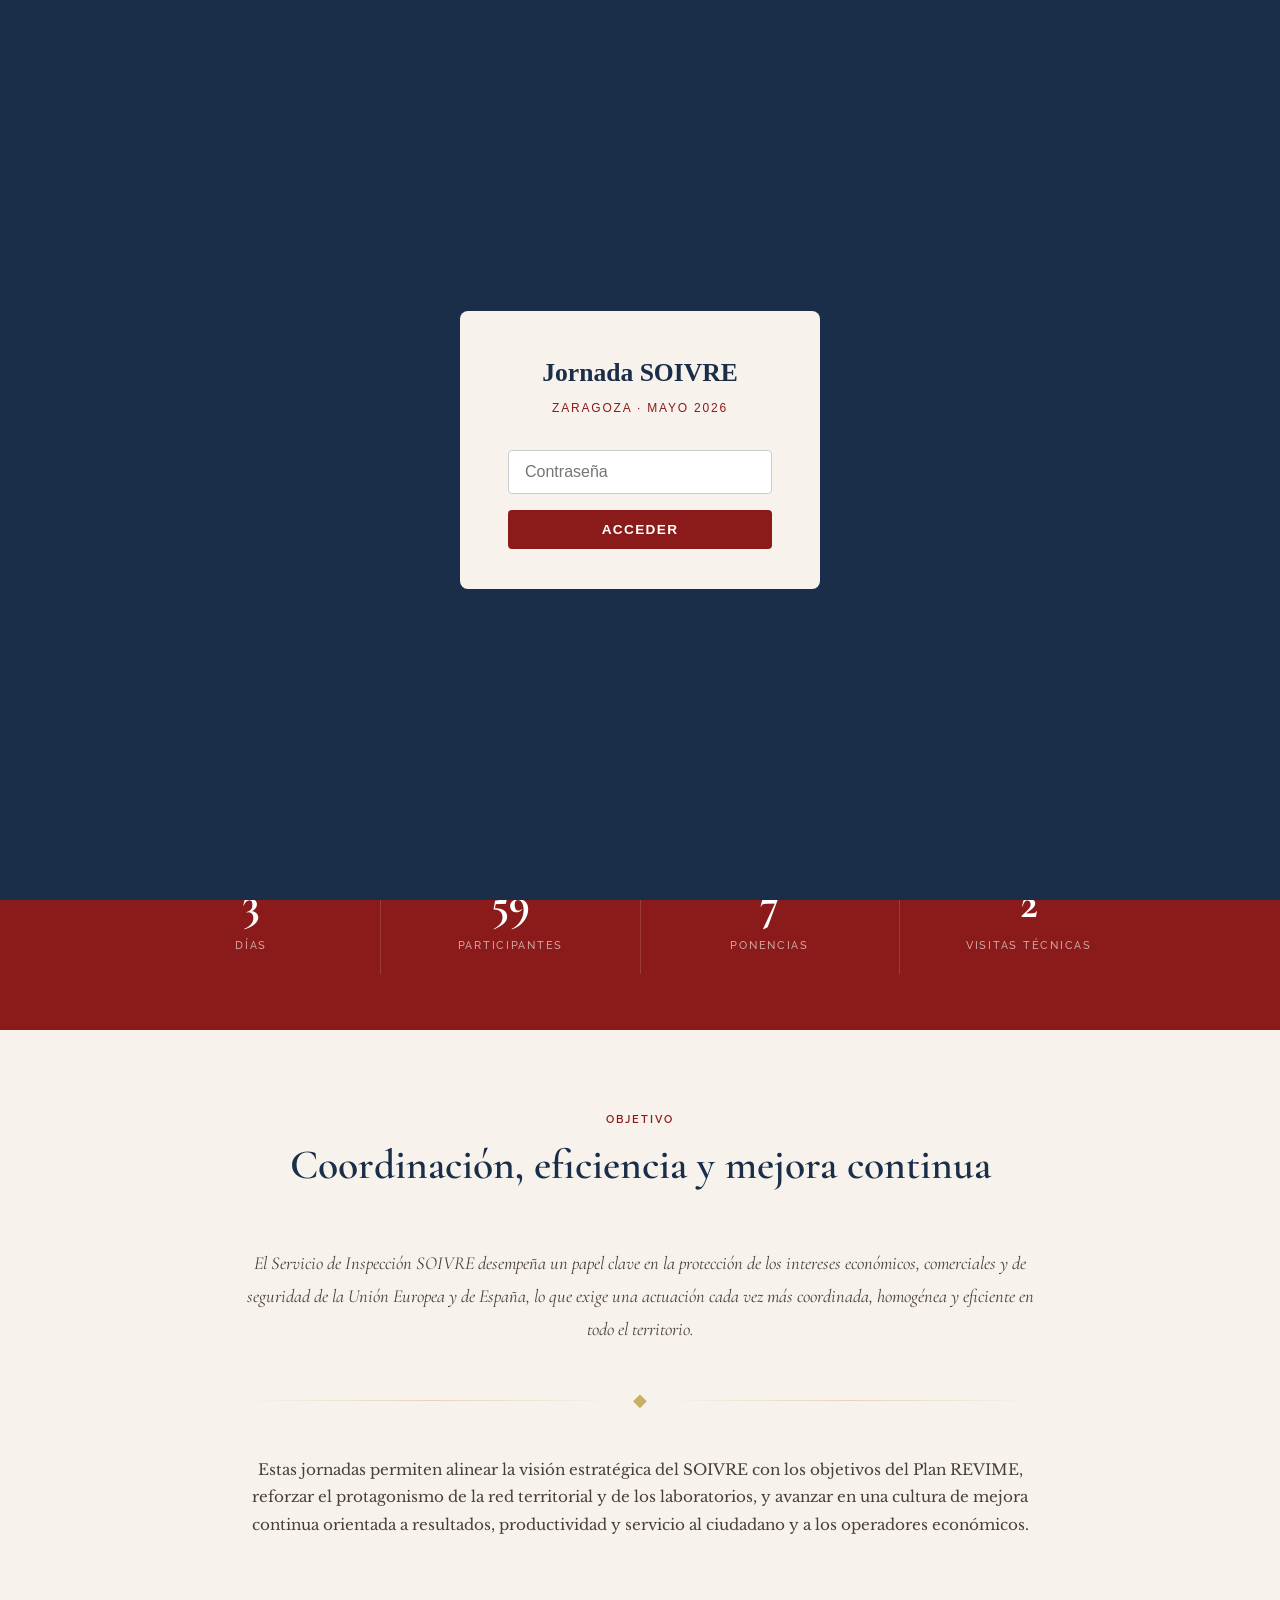
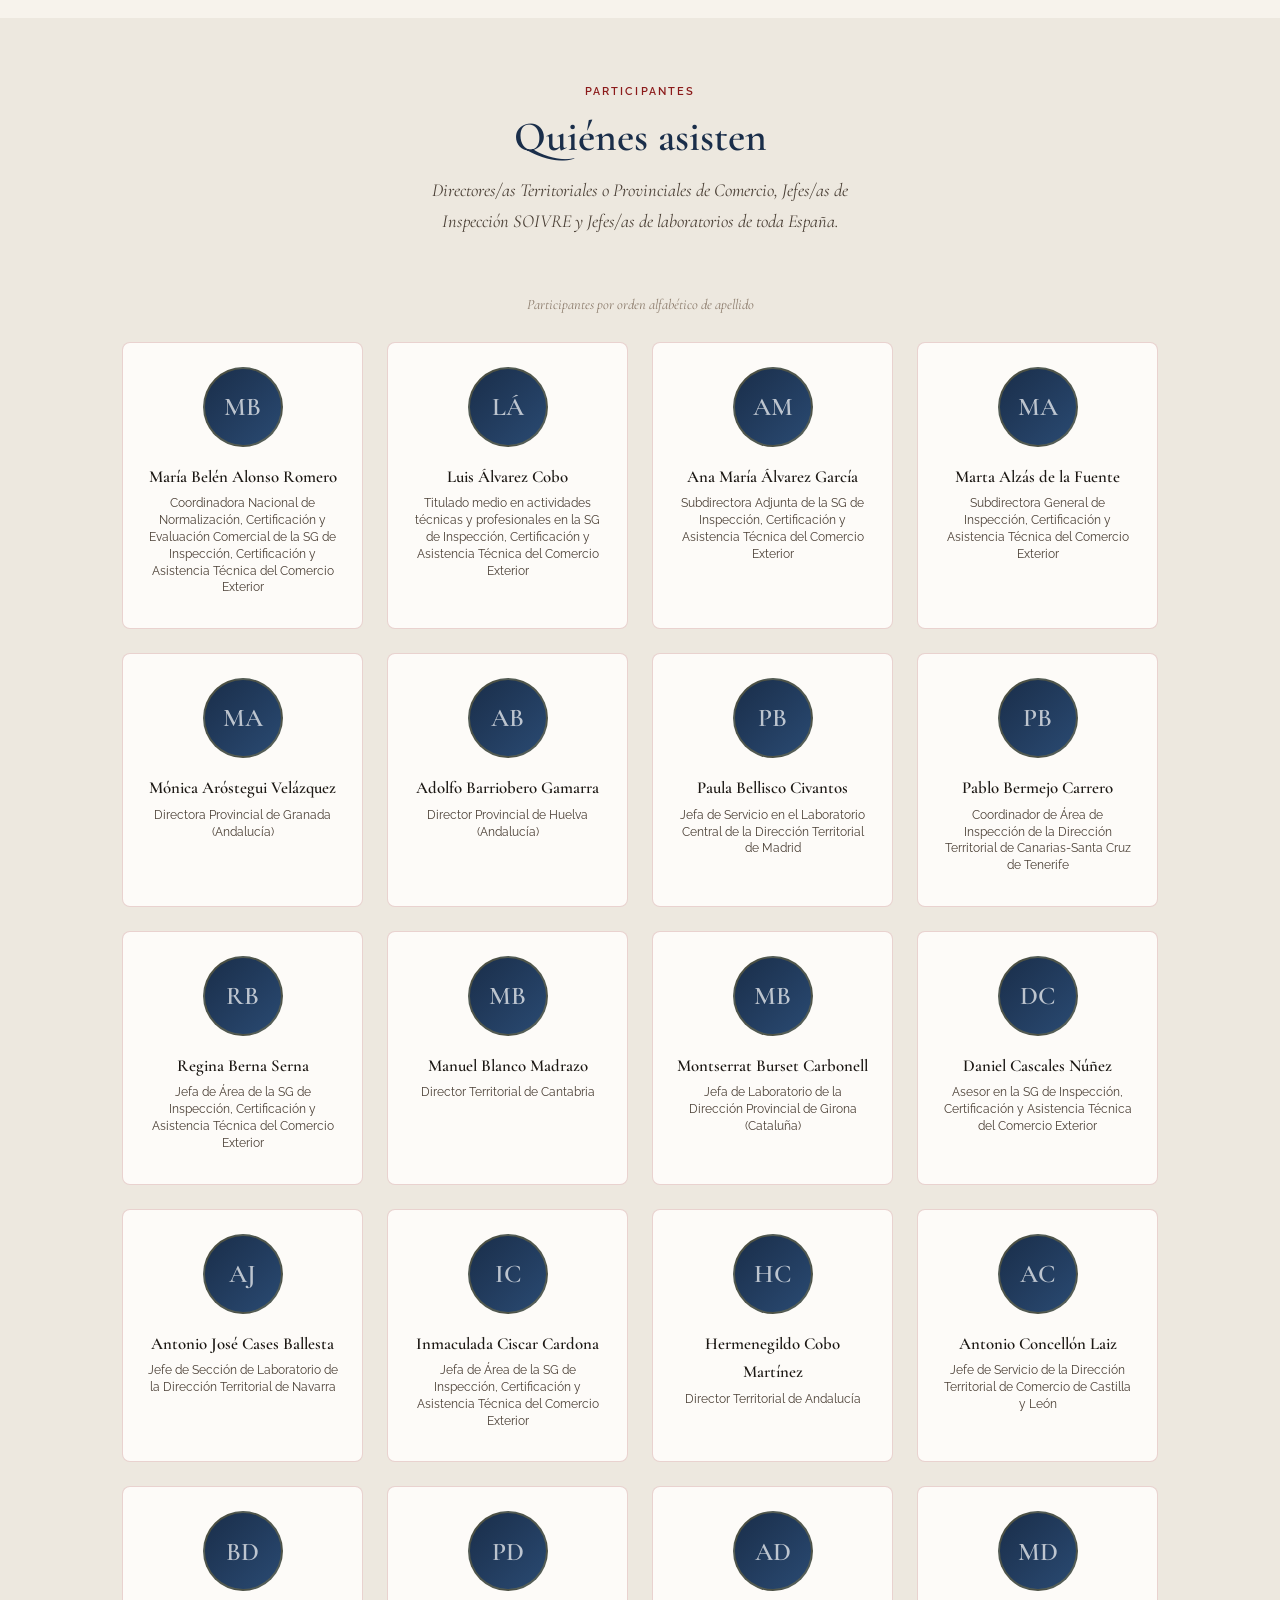
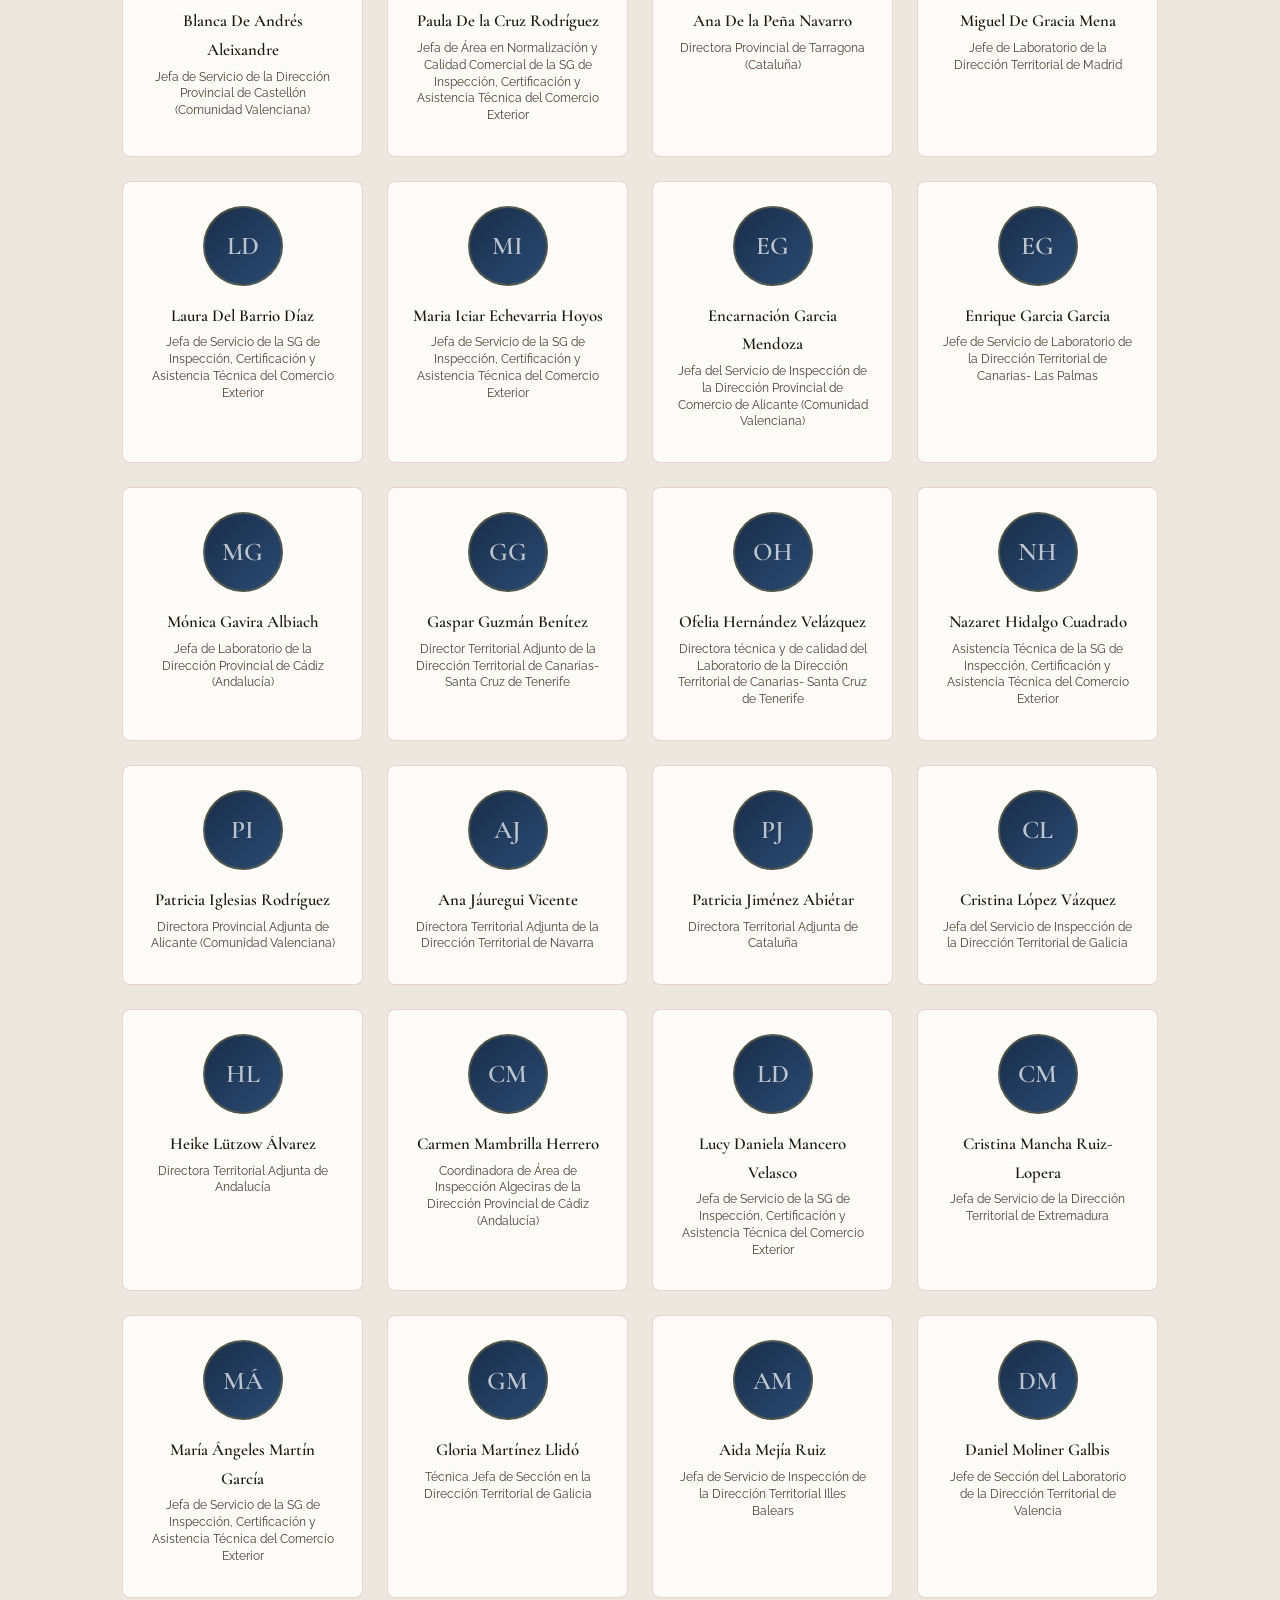
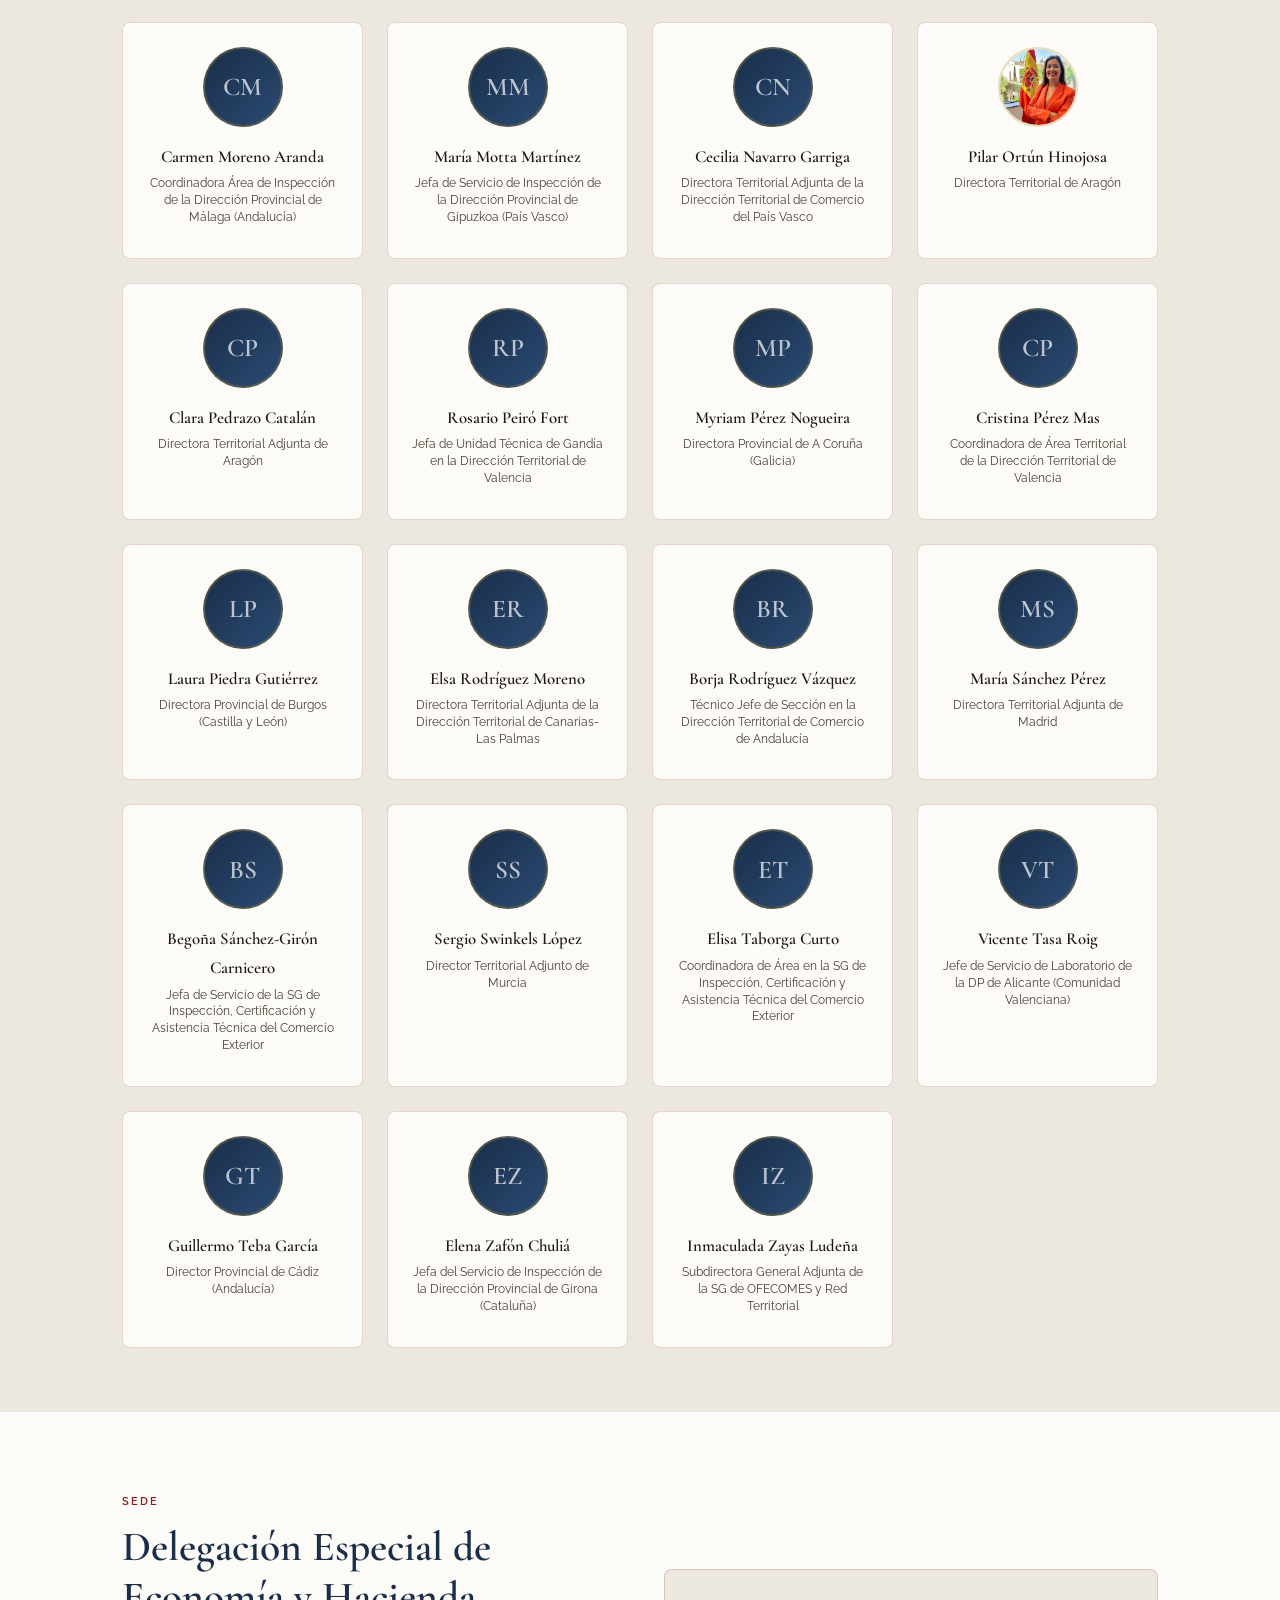
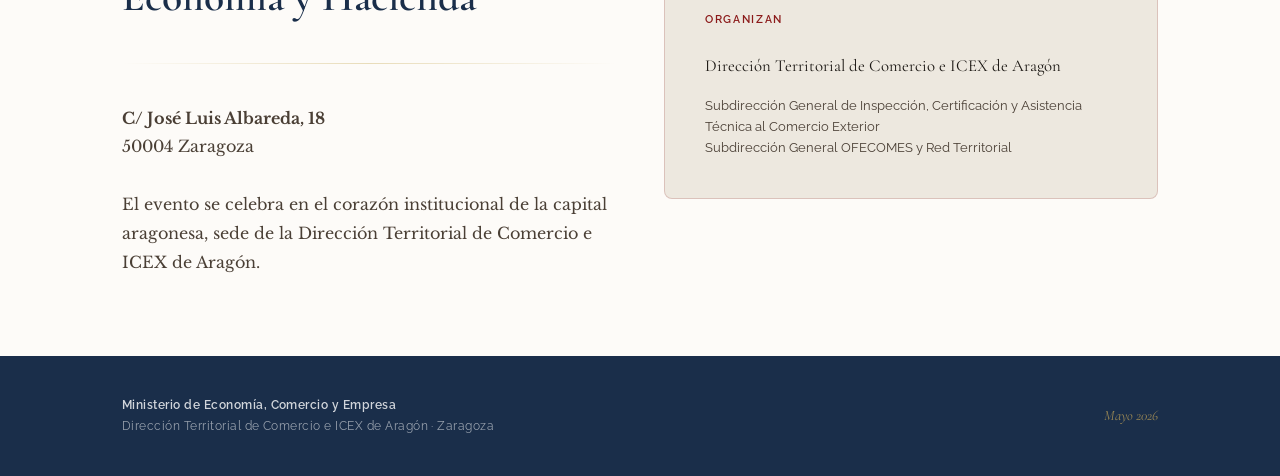
==== commit b5cd712c: "Update index.html" ====
--- a/index.html
+++ b/index.html
@@ -95,6 +95,8 @@
           </a>
         </div>
       </div>
+    </div>
+  </section>
 
   <!-- ══ CIFRAS ══════════════════════════════════════════════ -->
   <div class="cifras" aria-label="Cifras del evento">
--- a/css/style.css
+++ b/css/style.css
@@ -289,19 +289,6 @@
 
 /* Líneas decorativas heráldicase */
 
-  content: '';
-  position: absolute;
-  top: 0; right: 0;
-  width: 420px; height: 100%;
-  background: linear-gradient(135deg,
-    transparent 0%,
-    rgba(184,149,42,0.04) 30%,
-    rgba(184,149,42,0.08) 50%,
-    transparent 70%
-  );
-  pointer-events: none;
-}
-
 .hero-inner {
   position: relative;
   z-index: 1;
